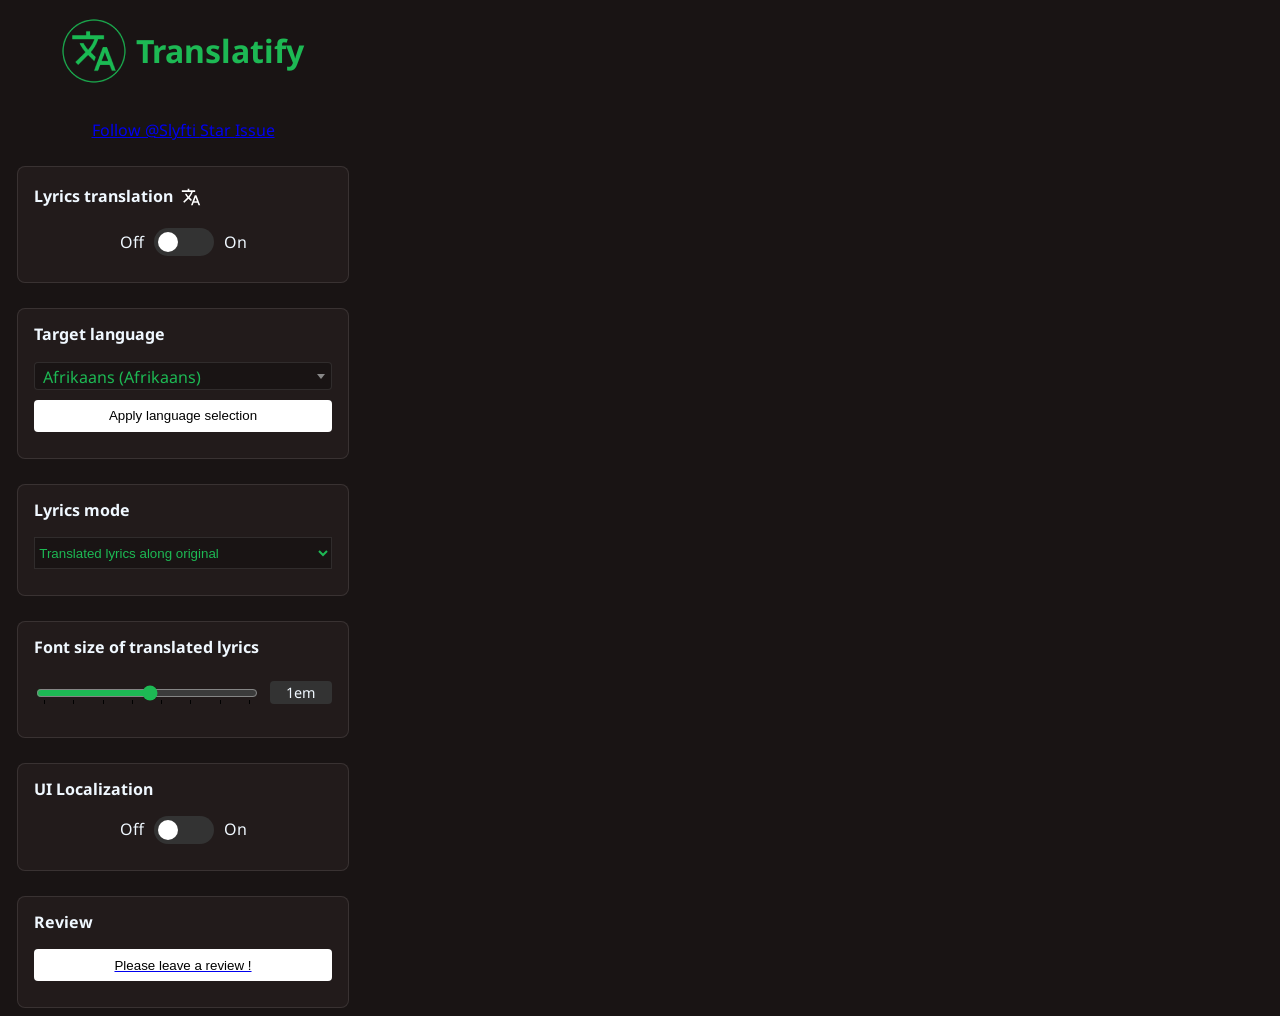
==== popup/popup.html @ 004b2696 "popup update" ====
<html>
  <head>
    <link rel="stylesheet" type="text/css" href="popup.css">
    <meta charset="UTF-8">

    <script src="jquery-3.7.1.min.js"></script>
    <link href="select2/css/select2.css" rel="stylesheet" />
    <script src="select2/js/select2.min.js"></script>
    <script async defer src="buttons.js"></script>

  </head>
  <body>
    <div class="options"> 
      <!-- LOGO OF APP-->
    <div class="header">
      <img src="../images/icon-64.png" width="64px" height="64px" alt="Logo">
      <h1>Translatify</h1>
    </div>
    <!-- GITHUB BUTTONS -->
    <div>
      <a class="github-button" href="https://github.com/Slyfti"
        data-color-scheme="no-preference: light; light: light; dark: dark;" data-size="large"
        aria-label="Follow @Slyfti on GitHub">Follow @Slyfti
      </a>
      <a class="github-button" href="https://github.com/Slyfti/translatify"
        data-color-scheme="no-preference: light; light: light; dark: dark;" data-icon="octicon-star" data-size="large"
        data-show-count="true" aria-label="Star Slyfti/translatify on GitHub">Star
      </a>
      <a class="github-button" href="https://github.com/Slyfti/translatify/issues"
        data-color-scheme="no-preference: light; light: light; dark: dark;" data-icon="octicon-issue-opened" data-size="large"
        data-show-count="true" aria-label="Issue Slyfti/translatify on GitHub">Issue
      </a>
      
    </div>
    
    <div class="optionDiv">
        <h4 data-locale="translateToggle">Lyrics translation
        <svg viewBox="0 0 24 24">
          <path
            d="M12.87,15.07L10.33,12.56L10.36,12.53C12.1,10.59 13.34,8.36 14.07,6H17V4H10V2H8V4H1V6H12.17C11.5,7.92 10.44,9.75 9,11.35C8.07,10.32 7.3,9.19 6.69,8H4.69C5.42,9.63 6.42,11.17 7.67,12.56L2.58,17.58L4,19L9,14L12.11,17.11L12.87,15.07M18.5,10H16.5L12,22H14L15.12,19H19.87L21,22H23L18.5,10M15.88,17L17.5,12.67L19.12,17H15.88Z" />
        </svg>
        </h4>
      <div class="toggle-container">
        <span data-locale="translationOff">Off</span>
        <label class="switch">
          <input type="checkbox" id="translateToggle">
          <span class="slider round"></span>
        </label>
        <span data-locale="translationOn">On</span>
      </div>
    </div>

    <div class="optionDiv">
      <h4 data-locale="targetLanguage">Target language</h4>
      <select name="languageSelector" id="languageSelector" value="en" class="selectOptions">
        <option value="af">Afrikaans (Afrikaans)</option>
        <option value="sq">Shqip (Albanian)</option>
        <option value="am">አማርኛ (Amharic)</option>
        <option value="ar">العربية (Arabic)</option>
        <option value="hy">Հայերեն (Armenian)</option>
        <option value="as">অসমীয়া (Assamese)</option>
        <option value="ay">Aymar aru (Aymara)</option>
        <option value="az">Azərbaycanca (Azerbaijani)</option>
        <option value="bm">Bamanankan (Bambara)</option>
        <option value="eu">Euskara (Basque)</option>
        <option value="be">Беларуская (Belarusian)</option>
        <option value="bn">বাংলা (Bengali)</option>
        <option value="bho">भोजपुरी (Bhojpuri)</option>
        <option value="bs">Bosanski (Bosnian)</option>
        <option value="bg">Български (Bulgarian)</option>
        <option value="ca">Català (Catalan)</option>
        <option value="ceb">Binisaya (Cebuano)</option>
        <option value="zh-CN">简体中文 (Chinese, Simplified)</option>
        <option value="zh-TW">繁體中文 (Chinese, Traditional)</option>
        <option value="co">Corsu (Corsican)</option>
        <option value="hr">Hrvatski (Croatian)</option>
        <option value="cs">Čeština (Czech)</option>
        <option value="da">Dansk (Danish)</option>
        <option value="dv">ދިވެހިބަސް (Divehi)</option>
        <option value="doi">डोगरी (Dogri)</option>
        <option value="nl">Nederlands (Dutch)</option>
        <option value="en">English (English)</option>
        <option value="eo">Esperanto (Esperanto)</option>
        <option value="et">Eesti (Estonian)</option>
        <option value="ee">Eʋegbe (Ewe)</option>
        <option value="fil">Filipino (Filipino)</option>
        <option value="fi">Suomi (Finnish)</option>
        <option value="fr">Français (French)</option>
        <option value="fy">Frysk (Frisian)</option>
        <option value="gl">Galego (Galician)</option>
        <option value="ka">ქართული (Georgian)</option>
        <option value="de">Deutsch (German)</option>
        <option value="el">Ελληνικά (Greek)</option>
        <option value="gn">Avañe'ẽ (Guarani)</option>
        <option value="gu">ગુજરાતી (Gujarati)</option>
        <option value="ht">Kreyòl Ayisyen (Haitian Creole)</option>
        <option value="ha">Hausa (Hausa)</option>
        <option value="haw">ʻŌlelo Hawaiʻi (Hawaiian)</option>
        <option value="he">עברית (Hebrew)</option>
        <option value="hi">हिन्दी (Hindi)</option>
        <option value="hmn">Hmoob (Hmong)</option>
        <option value="hu">Magyar (Hungarian)</option>
        <option value="is">Íslenska (Icelandic)</option>
        <option value="ig">Igbo (Igbo)</option>
        <option value="ilo">Ilocano (Ilocano)</option>
        <option value="id">Bahasa Indonesia (Indonesian)</option>
        <option value="ga">Gaeilge (Irish)</option>
        <option value="it">Italiano (Italian)</option>
        <option value="ja">日本語 (Japanese)</option>
        <option value="jv">Basa Jawa (Javanese)</option>
        <option value="kn">ಕನ್ನಡ (Kannada)</option>
        <option value="kk">Қазақ (Kazakh)</option>
        <option value="km">ភាសាខ្មែរ (Khmer)</option>
        <option value="rw">Kinyarwanda (Kinyarwanda)</option>
        <option value="gom">कोंकणी (Konkani)</option>
        <option value="ko">한국어 (Korean)</option>
        <option value="kri">Krio (Krio)</option>
        <option value="ku">Kurdî (Kurdish)</option>
        <option value="ckb">کوردیی ناوەندی (Kurdish, Sorani)</option>
        <option value="ky">Кыргызча (Kyrgyz)</option>
        <option value="lo">ລາວ (Lao)</option>
        <option value="la">Latina (Latin)</option>
        <option value="lv">Latviešu (Latvian)</option>
        <option value="ln">Lingála (Lingala)</option>
        <option value="lt">Lietuvių (Lithuanian)</option>
        <option value="lg">Luganda (Luganda)</option>
        <option value="lb">Lëtzebuergesch (Luxembourgish)</option>
        <option value="mk">Македонски (Macedonian)</option>
        <option value="mai">मैथिली (Maithili)</option>
        <option value="mg">Malagasy (Malagasy)</option>
        <option value="ms">Bahasa Melayu (Malay)</option>
        <option value="ml">മലയാളം (Malayalam)</option>
        <option value="mt">Malti (Maltese)</option>
        <option value="mi">Māori (Maori)</option>
        <option value="mr">मराठी (Marathi)</option>
        <option value="mni-Mtei">ꯃꯤꯇꯩ ꯂꯣꯟ (Meitei)</option>
        <option value="lus">Mizo ṭawng (Mizo)</option>
        <option value="mn">Монгол (Mongolian)</option>
        <option value="my">ဗမာစာ (Burmese)</option>
        <option value="ne">नेपाली (Nepali)</option>
        <option value="no">Norsk (Norwegian)</option>
        <option value="ny">Chichewa (Nyanja)</option>
        <option value="or">ଓଡ଼ିଆ (Odia)</option>
        <option value="om">Oromoo (Oromo)</option>
        <option value="ps">پښتو (Pashto)</option>
        <option value="fa">فارسی (Persian)</option>
        <option value="pl">Polski (Polish)</option>
        <option value="pt">Português (Portuguese)</option>
        <option value="pa">ਪੰਜਾਬੀ (Punjabi)</option>
        <option value="qu">Runasimi (Quechua)</option>
        <option value="ro">Română (Romanian)</option>
        <option value="ru">Русский (Russian)</option>
        <option value="sm">Gagana Samoa (Samoan)</option>
        <option value="sa">संस्कृतम् (Sanskrit)</option>
        <option value="gd">Gàidhlig (Scottish Gaelic)</option>
        <option value="nso">Sepedi (Sepedi)</option>
        <option value="sr">Српски (Serbian)</option>
        <option value="st">Sesotho (Sesotho)</option>
        <option value="sn">ChiShona (Shona)</option>
        <option value="sd">سنڌي (Sindhi)</option>
        <option value="si">සිංහල (Sinhala)</option>
        <option value="sk">Slovenčina (Slovak)</option>
        <option value="sl">Slovenščina (Slovenian)</option>
        <option value="so">Soomaali (Somali)</option>
        <option value="es">Español (Spanish)</option>
        <option value="su">Basa Sunda (Sundanese)</option>
        <option value="sw">Kiswahili (Swahili)</option>
        <option value="sv">Svenska (Swedish)</option>
        <option value="tl">Tagalog (Tagalog)</option>
        <option value="tg">Тоҷикӣ (Tajik)</option>
        <option value="ta">தமிழ் (Tamil)</option>
        <option value="tt">Татар (Tatar)</option>
        <option value="te">తెలుగు (Telugu)</option>
        <option value="th">ไทย (Thai)</option>
        <option value="ti">ትግርኛ (Tigrinya)</option>
        <option value="ts">Xitsonga (Tsonga)</option>
        <option value="tr">Türkçe (Turkish)</option>
        <option value="tk">Türkmen (Turkmen)</option>
        <option value="ak">Twi (Akan)</option>
        <option value="uk">Українська (Ukrainian)</option>
        <option value="ur">اردو (Urdu)</option>
        <option value="ug">ئۇيغۇرچە (Uyghur)</option>
        <option value="uz">Oʻzbek (Uzbek)</option>
        <option value="vi">Tiếng Việt (Vietnamese)</option>
        <option value="cy">Cymraeg (Welsh)</option>
        <option value="xh">isiXhosa (Xhosa)</option>
        <option value="yi">ייִדיש (Yiddish)</option>
        <option value="yo">Yorùbá (Yoruba)</option>
        <option value="zu">isiZulu (Zulu)</option>
    </select>
    <button id="applyLanguage" data-locale="applyLanguage">Apply language selection</button>
  </div>
  <!-- <span style="color:rgb(255, 230, 202); font-size:1em" data-locale="toggleTip">- 🎵 Toggle the translation button on the player control bar! </span> !-->
  <div class="optionDiv">
    <h4 data-locale="lyricsMode">Lyrics mode</h4>
    <select name="lyricsMode" id="lyricsMode" class="selectOptions">
      <option value="along" data-locale="along">Translated lyrics along original</option>
      <option value="replace" data-locale="replace">Replace lyrics with translation</option>
    </select>
  </div>


  <div class = "optionDiv">
    <h4 data-locale="lyricsSize">Font size of translated lyrics</h4>
    <div class="slider-container">
      <input type="range" id="newLyricsSize" list="tickmarks" min="0.25" max="2" step="0.05">
      <span id="lyricsSizeValue" class="size-value">1em</span>
    </div>
    <datalist id="tickmarks">
      <option value="0.25"></option>
      <option value="0.5"></option>
      <option value="0.75"></option>
      <option value="1"></option>
      <option value="1.25"></option>
      <option value="1.5"></option>
      <option value="1.75"></option>
      <option value="2"></option>
    </datalist>
  </div>

  <div class="optionDiv">
    <h4 data-locale="uiLocalization">UI Localization</h4>
    <div class="toggle-container">
      <span data-locale="localizationOff">Off</span>
      <label class="switch">
        <input type="checkbox" id="localizationToggle">
        <span class="slider round"></span>
      </label>
      <span data-locale="localizationOn">On</span>
    </div>
  </div>

  <div class="optionDiv">
    <h4 data-locale="reviewTitle">Review</h4>
    <a href= "https://chromewebstore.google.com/detail/spotify-lyrics-translator/odglneiicjonedgaldglaalgagkhanmi/reviews">
      <button data-locale="reviewLink">Please leave a review !</button>
    </a>
  </div>

  </div>
    <script src="localize.js"></script>
    <script src="popup.js"></script>
  </body>
</html>
---- popup/popup.css ----
@import url('https://fonts.googleapis.com/css2?family=Noto+Sans:ital,wght@0,100..900;1,100..900&display=swap');

body {
    display: flex;
    flex-direction: column;
    justify-content: center;
    align-items: center;
    background-color: #191414;
    color:aliceblue;
    font-family: 'Noto Sans', sans-serif;
    width: 350px;
    font-weight: normal;
}

h1 {
    color: #1db954;
}

h4 {
    margin-top: 0em;
}

.header {
    display: flex;
    flex-direction: row;
    align-items: center;
    gap: 10px;
}

/* Add spacing for the links */
.options > a {
    margin-bottom: 5px;
    text-decoration: none;
}

.options > a:hover {
    text-decoration: underline;
}

.options {
    gap: 25px;
    display: flex;
    flex-direction: column;
    align-items: center;
    width: 100%;
}

.optionDiv {
    font-size: 1em;
    line-height: 0.7em;
    width: 85%;
    gap: 10px;
    background: #221b1b;
    border-radius: 8px;
    padding: 20px 16px 26px 16px;
    border: 1px solid rgba(255, 255, 255, 0.10);
}


button, input, .buttonLink {
    display: block;
    text-align: center;
    background-color: white;
    border: none;
    color: black;
    height: 32px;
    width: 100%;
    border-radius: 4px;
}

button:hover, input:hover, .buttonLink:hover {
    background-color: #1ED760;
    cursor: pointer;
    transition: all 0.25s;
}

.buttonLink {
    display: flex;
    justify-content: center;
    align-items: center;
}

select, #languageSelector, #lyricsMode {
    border: none;
    height: 32px;
    width: 100%;
    outline: none;

}

.selectOptions {
    background-color: #191414 !important;
    color: #1db954 !important;
    border: 1px solid rgba(255, 255, 255, 0.10) !important;
}

#applyLanguage {
    margin-top: 10px !important;
}

/* Toggle Switch Styles */
.toggle-container {
    display: flex;
    align-items: center;
    justify-content: center;
    gap: 10px;
    margin: 0;
    margin-top: 10px;
}

.switch {
    position: relative;
    display: inline-block;
    width: 60px;
    height: 28px;
}

.switch input {
    opacity: 0;
    width: 0;
    height: 0;
}

.slider {
    position: absolute;
    cursor: pointer;
    top: 0;
    left: 0;
    right: 0;
    bottom: 0;
    background-color: #333333;
    transition: .4s;
}

.slider:before {
    position: absolute;
    content: "";
    height: 20px;
    width: 20px;
    left: 4px;
    bottom: 4px;
    background-color: white;
    transition: .4s;
}

input:checked + .slider {
    background-color: #1db954;
}

input:checked + .slider:before {
    transform: translateX(32px);
}

.slider.round {
    border-radius: 34px;
}

.slider.round:before {
    border-radius: 50%;
}

/** Green slider styles */
input[type='range'] {
    accent-color: #1db954;
}


/* Translation toggle icon styles */
.translate-icon {
    position: relative;
}

h4 {
    display: flex;
    align-items: center;
    gap: 0.5rem;
}

h4 svg {
    width: 1.25em;
    height: 1.25em;
    fill: #ffffff;
}

.translate-icon svg {
    width: 32px;
    height: 32px;
    fill: #ffffff;
    transition: all 0.25s;
}

.translate-icon.disabled svg {
    fill: #888;
}

/* Make the translate icon respond to toggle state */
#translateToggle:not(:checked) ~ .translate-icon svg {
    fill: #888;
}

/* Slider container with value display */
.slider-container {
    display: flex;
    align-items: center;
    gap: 10px;
    width: 100%;
}

.size-value {
    min-width: 50px;
    text-align: center;
    background-color: #333333;
    padding: 6px;
    border-radius: 4px;
    font-size: 0.9em;
}

/* Make the slider take up available space */
.slider-container input[type="range"] {
    flex-grow: 1;
    width: auto;
}

/* Title with icon layout */
.title-with-icon {
    display: flex;
    align-items: center;
    gap: 10px;
    margin-bottom: 1.25em;
}

.title-with-icon h4 {
    margin: 0;
}

/* Smaller icon for inline display */
.title-with-icon .translate-icon {
    margin: 0;
}

.title-with-icon .translate-icon svg {
    width: 24px;
    height: 24px;
}
---- popup/select2/css/select2.css ----
.select2-container {
  box-sizing: border-box;
  display: inline-block;
  margin: 0;
  position: relative;
  vertical-align: middle; }
  .select2-container .select2-selection--single {
    box-sizing: border-box;
    cursor: pointer;
    display: block;
    height: 28px;
    user-select: none;
    -webkit-user-select: none; }
    .select2-container .select2-selection--single .select2-selection__rendered {
      display: block;
      padding-left: 8px;
      padding-right: 20px;
      overflow: hidden;
      text-overflow: ellipsis;
      white-space: nowrap; }
    .select2-container .select2-selection--single .select2-selection__clear {
      background-color: transparent;
      border: none;
      font-size: 0.75em; }
  .select2-container[dir="rtl"] .select2-selection--single .select2-selection__rendered {
    padding-right: 8px;
    padding-left: 20px; }
  .select2-container .select2-selection--multiple {
    box-sizing: border-box;
    cursor: pointer;
    display: block;
    min-height: 32px;
    user-select: none;
    -webkit-user-select: none; }
    .select2-container .select2-selection--multiple .select2-selection__rendered {
      display: inline;
      list-style: none;
      padding: 0; }
    .select2-container .select2-selection--multiple .select2-selection__clear {
      background-color: transparent;
      border: none;
      font-size: 0.75em; }
  .select2-container .select2-search--inline .select2-search__field {
    box-sizing: border-box;
    border: none;
    font-size: 100%;
    margin-top: 5px;
    margin-left: 5px;
    padding: 0;
    max-width: 100%;
    resize: none;
    height: 18px;
    vertical-align: bottom;
    font-family: sans-serif;
    overflow: hidden;
    word-break: keep-all; }
    .select2-container .select2-search--inline .select2-search__field::-webkit-search-cancel-button {
      -webkit-appearance: none; }

.select2-dropdown {
  background-color: #191414;
  color: white;

  border: 1px solid rgba(255, 255, 255, 0.10);
  border-radius: 4px;
  box-sizing: border-box;
  display: block;
  position: absolute;
  left: -100000px;
  width: 100%;
  z-index: 1051; }

.select2-results {
  display: block; }

.select2-results__options {
  list-style: none;
  margin: 0;
  padding: 0; }

.select2-results__option {
  padding: 6px;
  user-select: none;
  -webkit-user-select: none; }

.select2-results__option--selectable {
  cursor: pointer; }

.select2-container--open .select2-dropdown {
  left: 0; }

.select2-container--open .select2-dropdown--above {
  border-bottom: none;
  border-bottom-left-radius: 0;
  border-bottom-right-radius: 0; }

.select2-container--open .select2-dropdown--below {
  border-top: none;
  border-top-left-radius: 0;
  border-top-right-radius: 0; }

.select2-search--dropdown {
  display: block;
  padding: 4px; }
  .select2-search--dropdown .select2-search__field {
    padding: 4px;
    width: 100%;
    box-sizing: border-box; }
    .select2-search--dropdown .select2-search__field::-webkit-search-cancel-button {
      -webkit-appearance: none; }
  .select2-search--dropdown.select2-search--hide {
    display: none; }

.select2-close-mask {
  border: 0;
  margin: 0;
  padding: 0;
  display: block;
  position: fixed;
  left: 0;
  top: 0;
  min-height: 100%;
  min-width: 100%;
  height: auto;
  width: auto;
  opacity: 0;
  z-index: 99;
  background-color: #191414;
  filter: alpha(opacity=0); }

.select2-hidden-accessible {
  border: 0 !important;
  clip: rect(0 0 0 0) !important;
  -webkit-clip-path: inset(50%) !important;
  clip-path: inset(50%) !important;
  height: 1px !important;
  overflow: hidden !important;
  padding: 0 !important;
  position: absolute !important;
  width: 1px !important;
  white-space: nowrap !important; }

.select2-container--default .select2-selection--single {
  background-color: #191414;
  color:#1db954;
  border: 1px solid rgba(255, 255, 255, 0.10);
  border-radius: 4px; }
  .select2-container--default .select2-selection--single .select2-selection__rendered {
    color: #1db954;
    line-height: 28px; }
  .select2-container--default .select2-selection--single .select2-selection__clear {
    cursor: pointer;
    float: right;
    font-weight: bold;
    height: 26px;
    margin-right: 20px;
    padding-right: 0px; }
  .select2-container--default .select2-selection--single .select2-selection__placeholder {
    color: #1db954; }
  .select2-container--default .select2-selection--single .select2-selection__arrow {
    height: 26px;
    position: absolute;
    top: 1px;
    right: 1px;
    width: 20px; }
    .select2-container--default .select2-selection--single .select2-selection__arrow b {
      border-color: #888 transparent transparent transparent;
      border-style: solid;
      border-width: 5px 4px 0 4px;
      height: 0;
      left: 50%;
      margin-left: -4px;
      margin-top: -2px;
      position: absolute;
      top: 50%;
      width: 0; }

.select2-container--default[dir="rtl"] .select2-selection--single .select2-selection__clear {
  float: left; }

.select2-container--default[dir="rtl"] .select2-selection--single .select2-selection__arrow {
  left: 1px;
  right: auto; }

.select2-container--default.select2-container--disabled .select2-selection--single {
  background-color: #333333;
  color: white;
  cursor: default; }
  .select2-container--default.select2-container--disabled .select2-selection--single .select2-selection__clear {
    display: none; }

.select2-container--default.select2-container--open .select2-selection--single .select2-selection__arrow b {
  border-color: transparent transparent #888 transparent;
  border-width: 0 4px 5px 4px; }

.select2-container--default .select2-selection--multiple {
  background-color: #333333;
  color: white;
  border: 1px solid #aaa;
  border-radius: 4px;
  cursor: text;
  padding-bottom: 5px;
  padding-right: 5px;
  position: relative; }
  .select2-container--default .select2-selection--multiple.select2-selection--clearable {
    padding-right: 25px; }
  .select2-container--default .select2-selection--multiple .select2-selection__clear {
    cursor: pointer;
    font-weight: bold;
    height: 20px;
    margin-right: 10px;
    margin-top: 5px;
    position: absolute;
    right: 0;
    padding: 1px; }
  .select2-container--default .select2-selection--multiple .select2-selection__choice {
    background-color: #333333;
    color: white;
    border: 1px solid #aaa;
    border-radius: 4px;
    box-sizing: border-box;
    display: inline-block;
    margin-left: 5px;
    margin-top: 5px;
    padding: 0;
    padding-left: 20px;
    position: relative;
    max-width: 100%;
    overflow: hidden;
    text-overflow: ellipsis;
    vertical-align: bottom;
    white-space: nowrap; }
  .select2-container--default .select2-selection--multiple .select2-selection__choice__display {
    cursor: default;
    padding-left: 2px;
    padding-right: 5px; }
  .select2-container--default .select2-selection--multiple .select2-selection__choice__remove {
    background-color: transparent;
    border: none;
    border-right: 1px solid #aaa;
    border-top-left-radius: 4px;
    border-bottom-left-radius: 4px;
    color: #999;
    cursor: pointer;
    font-size: 0.75em;
    font-weight: bold;
    padding: 0 4px;
    position: absolute;
    left: 0;
    top: 0; }
    .select2-container--default .select2-selection--multiple .select2-selection__choice__remove:hover, .select2-container--default .select2-selection--multiple .select2-selection__choice__remove:focus {
      background-color: #333333;
      color: white;
      outline: none; }

.select2-container--default[dir="rtl"] .select2-selection--multiple .select2-selection__choice {
  margin-left: 5px;
  margin-right: auto; }

.select2-container--default[dir="rtl"] .select2-selection--multiple .select2-selection__choice__display {
  padding-left: 5px;
  padding-right: 2px; }

.select2-container--default[dir="rtl"] .select2-selection--multiple .select2-selection__choice__remove {
  border-left: 1px solid #aaa;
  border-right: none;
  border-top-left-radius: 0;
  border-bottom-left-radius: 0;
  border-top-right-radius: 4px;
  border-bottom-right-radius: 4px; }

.select2-container--default[dir="rtl"] .select2-selection--multiple .select2-selection__clear {
  float: left;
  margin-left: 10px;
  margin-right: auto; }

.select2-container--default.select2-container--focus .select2-selection--multiple {
  border: solid black 1px;
  outline: 0; }

.select2-container--default.select2-container--disabled .select2-selection--multiple {
  background-color: #333333;
  color: white;
  cursor: default; }

.select2-container--default.select2-container--disabled .select2-selection__choice__remove {
  display: none; }

.select2-container--default.select2-container--open.select2-container--above .select2-selection--single, .select2-container--default.select2-container--open.select2-container--above .select2-selection--multiple {
  border-top-left-radius: 0;
  border-top-right-radius: 0; }

.select2-container--default.select2-container--open.select2-container--below .select2-selection--single, .select2-container--default.select2-container--open.select2-container--below .select2-selection--multiple {
  border-bottom-left-radius: 0;
  border-bottom-right-radius: 0; }

.select2-container--default .select2-search--dropdown .select2-search__field {
  background-color: #333333;
  color:white;
  border: 1px solid #aaa; }

.select2-container--default .select2-search--inline .select2-search__field {
  background: transparent;
  border: none;
  outline: 0;
  box-shadow: none;
  -webkit-appearance: textfield; }

.select2-container--default .select2-results > .select2-results__options {
  max-height: 200px;
  overflow-y: auto; }

.select2-container--default .select2-results__option .select2-results__option {
  padding-left: 0.75em; }
  .select2-container--default .select2-results__option .select2-results__option .select2-results__group {
    padding-left: 0; }
  .select2-container--default .select2-results__option .select2-results__option .select2-results__option {
    margin-left: -0.75em;
    padding-left: 2em; }
    .select2-container--default .select2-results__option .select2-results__option .select2-results__option .select2-results__option {
      margin-left: -2em;
      padding-left: 3em; }
      .select2-container--default .select2-results__option .select2-results__option .select2-results__option .select2-results__option .select2-results__option {
        margin-left: -3em;
        padding-left: 4em; }
        .select2-container--default .select2-results__option .select2-results__option .select2-results__option .select2-results__option .select2-results__option .select2-results__option {
          margin-left: -4em;
          padding-left: 5em; }
          .select2-container--default .select2-results__option .select2-results__option .select2-results__option .select2-results__option .select2-results__option .select2-results__option .select2-results__option {
            margin-left: -5em;
            padding-left: 6em; }

.select2-container--default .select2-results__option--group {
  padding: 0; }

.select2-container--default .select2-results__option--disabled {
  color: #999; }

.select2-container--default .select2-results__option--selected {
  background-color: #1db954; }

.select2-container--default .select2-results__option--highlighted.select2-results__option--selectable {
  background-color: #5897fb;
  color: white; }

.select2-container--default .select2-results__group {
  cursor: default;
  display: block;
  padding: 6px; }

.select2-container--classic .select2-selection--single {
  background-color: #333333;
  color: white;
  border: 1px solid #aaa;
  border-radius: 4px;
  outline: 0;
  background-image: -webkit-linear-gradient(top, white 50%, #eeeeee 100%);
  background-image: -o-linear-gradient(top, white 50%, #eeeeee 100%);
  background-image: linear-gradient(to bottom, white 50%, #eeeeee 100%);
  background-repeat: repeat-x;
  filter: progid:DXImageTransform.Microsoft.gradient(startColorstr='#FFFFFFFF', endColorstr='#FFEEEEEE', GradientType=0); }
  .select2-container--classic .select2-selection--single:focus {
    border: 1px solid #5897fb; }
  .select2-container--classic .select2-selection--single .select2-selection__rendered {
    color: #444;
    line-height: 28px; }
  .select2-container--classic .select2-selection--single .select2-selection__clear {
    cursor: pointer;
    float: right;
    font-weight: bold;
    height: 26px;
    margin-right: 20px; }
  .select2-container--classic .select2-selection--single .select2-selection__placeholder {
    color: #999; }
  .select2-container--classic .select2-selection--single .select2-selection__arrow {
    background-color: #333333;
    color: white;
    border: none;
    border-left: 1px solid #aaa;
    border-top-right-radius: 4px;
    border-bottom-right-radius: 4px;
    height: 26px;
    position: absolute;
    top: 1px;
    right: 1px;
    width: 20px;
    background-image: -webkit-linear-gradient(top, #eeeeee 50%, #cccccc 100%);
    background-image: -o-linear-gradient(top, #eeeeee 50%, #cccccc 100%);
    background-image: linear-gradient(to bottom, #eeeeee 50%, #cccccc 100%);
    background-repeat: repeat-x;
    filter: progid:DXImageTransform.Microsoft.gradient(startColorstr='#FFEEEEEE', endColorstr='#FFCCCCCC', GradientType=0); }
    .select2-container--classic .select2-selection--single .select2-selection__arrow b {
      border-color: #888 transparent transparent transparent;
      border-style: solid;
      border-width: 5px 4px 0 4px;
      height: 0;
      left: 50%;
      margin-left: -4px;
      margin-top: -2px;
      position: absolute;
      top: 50%;
      width: 0; }

.select2-container--classic[dir="rtl"] .select2-selection--single .select2-selection__clear {
  float: left; }

.select2-container--classic[dir="rtl"] .select2-selection--single .select2-selection__arrow {
  border: none;
  border-right: 1px solid #aaa;
  border-radius: 0;
  border-top-left-radius: 4px;
  border-bottom-left-radius: 4px;
  left: 1px;
  right: auto; }

.select2-container--classic.select2-container--open .select2-selection--single {
  border: 1px solid #5897fb; }
  .select2-container--classic.select2-container--open .select2-selection--single .select2-selection__arrow {
    background: transparent;
    border: none; }
    .select2-container--classic.select2-container--open .select2-selection--single .select2-selection__arrow b {
      border-color: transparent transparent #888 transparent;
      border-width: 0 4px 5px 4px; }

.select2-container--classic.select2-container--open.select2-container--above .select2-selection--single {
  border-top: none;
  border-top-left-radius: 0;
  border-top-right-radius: 0;
  background-image: -webkit-linear-gradient(top, white 0%, #eeeeee 50%);
  background-image: -o-linear-gradient(top, white 0%, #eeeeee 50%);
  background-image: linear-gradient(to bottom, white 0%, #eeeeee 50%);
  background-repeat: repeat-x;
  filter: progid:DXImageTransform.Microsoft.gradient(startColorstr='#FFFFFFFF', endColorstr='#FFEEEEEE', GradientType=0); }

.select2-container--classic.select2-container--open.select2-container--below .select2-selection--single {
  border-bottom: none;
  border-bottom-left-radius: 0;
  border-bottom-right-radius: 0;
  background-image: -webkit-linear-gradient(top, #eeeeee 50%, white 100%);
  background-image: -o-linear-gradient(top, #eeeeee 50%, white 100%);
  background-image: linear-gradient(to bottom, #eeeeee 50%, white 100%);
  background-repeat: repeat-x;
  filter: progid:DXImageTransform.Microsoft.gradient(startColorstr='#FFEEEEEE', endColorstr='#FFFFFFFF', GradientType=0); }

.select2-container--classic .select2-selection--multiple {
  background-color: #333333;
  color: white;
  border: 1px solid #aaa;
  border-radius: 4px;
  cursor: text;
  outline: 0;
  padding-bottom: 5px;
  padding-right: 5px; }
  .select2-container--classic .select2-selection--multiple:focus {
    border: 1px solid #5897fb; }
  .select2-container--classic .select2-selection--multiple .select2-selection__clear {
    display: none; }
  .select2-container--classic .select2-selection--multiple .select2-selection__choice {
    background-color: #e4e4e4;
    border: 1px solid #aaa;
    border-radius: 4px;
    display: inline-block;
    margin-left: 5px;
    margin-top: 5px;
    padding: 0; }
  .select2-container--classic .select2-selection--multiple .select2-selection__choice__display {
    cursor: default;
    padding-left: 2px;
    padding-right: 5px; }
  .select2-container--classic .select2-selection--multiple .select2-selection__choice__remove {
    background-color: transparent;
    border: none;
    border-top-left-radius: 4px;
    border-bottom-left-radius: 4px;
    color: #888;
    cursor: pointer;
    font-size: 0.75em;
    font-weight: bold;
    padding: 0 4px; }
    .select2-container--classic .select2-selection--multiple .select2-selection__choice__remove:hover {
      color: #555;
      outline: none; }

.select2-container--classic[dir="rtl"] .select2-selection--multiple .select2-selection__choice {
  margin-left: 5px;
  margin-right: auto; }

.select2-container--classic[dir="rtl"] .select2-selection--multiple .select2-selection__choice__display {
  padding-left: 5px;
  padding-right: 2px; }

.select2-container--classic[dir="rtl"] .select2-selection--multiple .select2-selection__choice__remove {
  border-top-left-radius: 0;
  border-bottom-left-radius: 0;
  border-top-right-radius: 4px;
  border-bottom-right-radius: 4px; }

.select2-container--classic.select2-container--open .select2-selection--multiple {
  border: 1px solid #5897fb; }

.select2-container--classic.select2-container--open.select2-container--above .select2-selection--multiple {
  border-top: none;
  border-top-left-radius: 0;
  border-top-right-radius: 0; }

.select2-container--classic.select2-container--open.select2-container--below .select2-selection--multiple {
  border-bottom: none;
  border-bottom-left-radius: 0;
  border-bottom-right-radius: 0; }

.select2-container--classic .select2-search--dropdown .select2-search__field {
  border: 1px solid #aaa;
  outline: 0; }

.select2-container--classic .select2-search--inline .select2-search__field {
  outline: 0;
  box-shadow: none; }

.select2-container--classic .select2-dropdown {
  background-color: white;
  border: 1px solid transparent; }

.select2-container--classic .select2-dropdown--above {
  border-bottom: none; }

.select2-container--classic .select2-dropdown--below {
  border-top: none; }

.select2-container--classic .select2-results > .select2-results__options {
  max-height: 200px;
  overflow-y: auto; }

.select2-container--classic .select2-results__option--group {
  padding: 0; }

.select2-container--classic .select2-results__option--disabled {
  color: grey; }

.select2-container--classic .select2-results__option--highlighted.select2-results__option--selectable {
  background-color: #1db954;
  color: white; }

.select2-container--classic .select2-results__group {
  cursor: default;
  display: block;
  padding: 6px; }

.select2-container--classic.select2-container--open .select2-dropdown {
  border-color: #5897fb; }
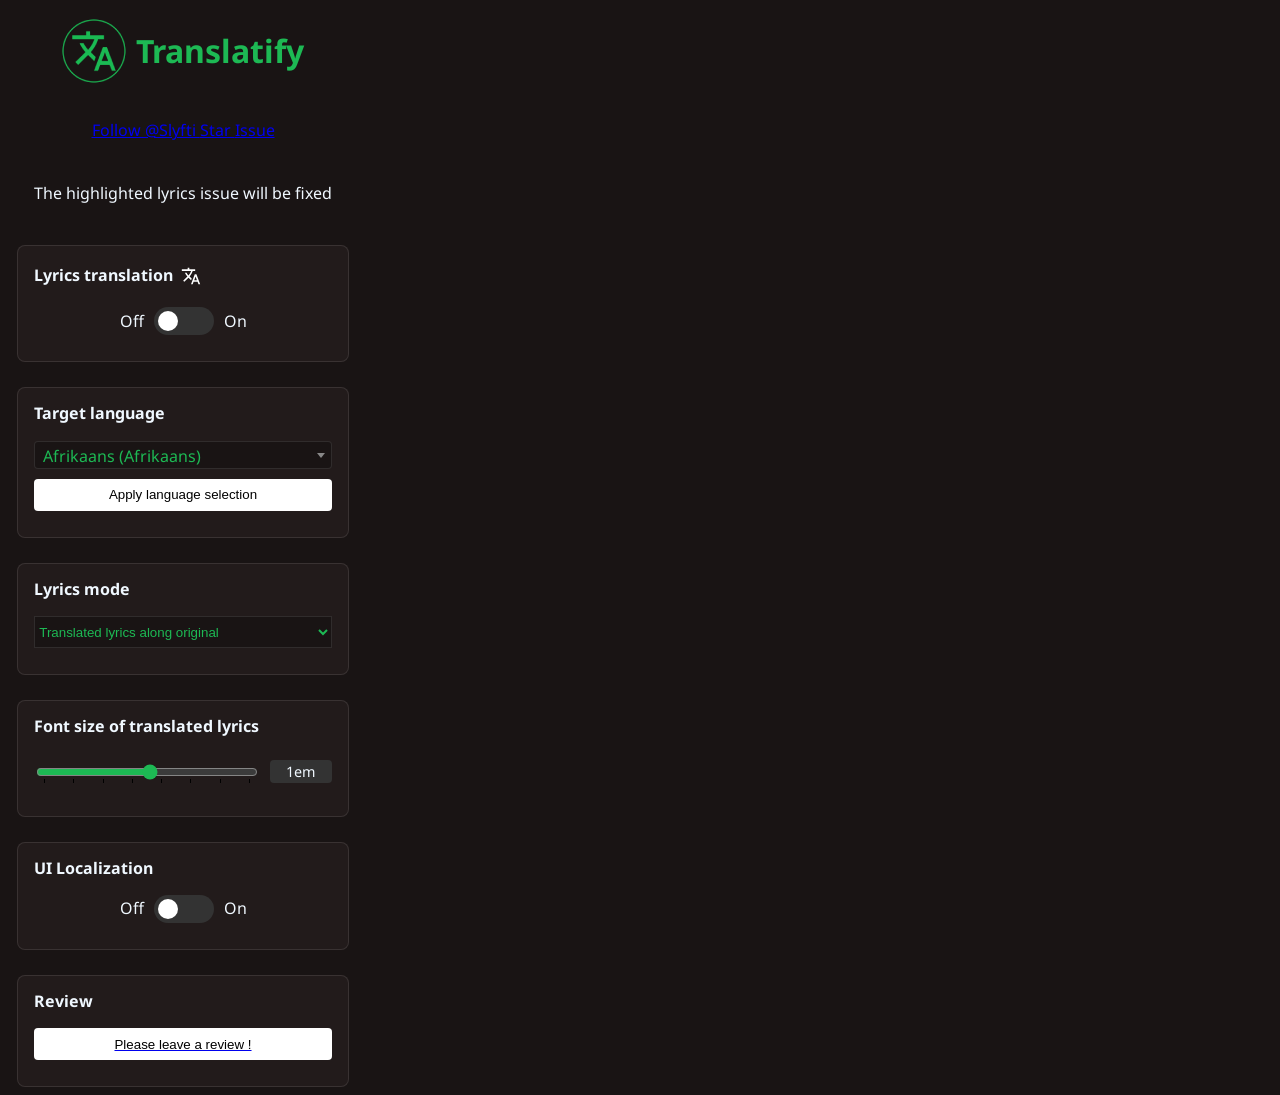
==== commit 85ad168b: "partial fix: changed focusLyrics class" ====
--- a/popup/popup.html
+++ b/popup/popup.html
@@ -30,8 +30,10 @@
         data-color-scheme="no-preference: light; light: light; dark: dark;" data-icon="octicon-issue-opened" data-size="large"
         data-show-count="true" aria-label="Issue Slyfti/translatify on GitHub">Issue
       </a>
+     
       
     </div>
+    <p>The highlighted lyrics issue will be fixed</p>
     
     <div class="optionDiv">
         <h4 data-locale="translateToggle">Lyrics translation
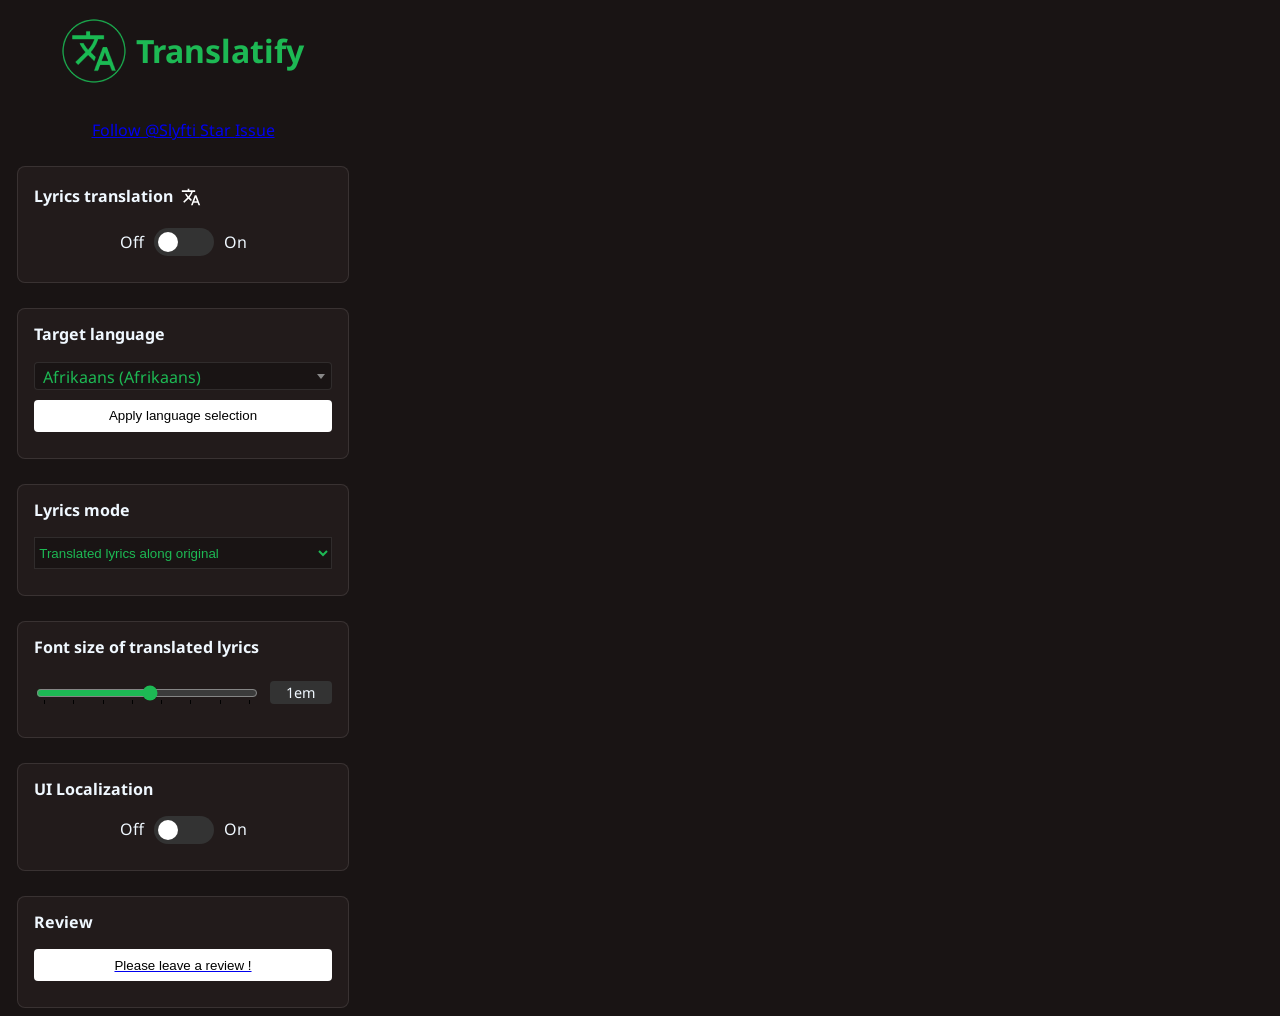
==== commit 72300075: "fix: lyric stutter due to Spotify UI Override" ====
--- a/popup/popup.html
+++ b/popup/popup.html
@@ -30,10 +30,7 @@
         data-color-scheme="no-preference: light; light: light; dark: dark;" data-icon="octicon-issue-opened" data-size="large"
         data-show-count="true" aria-label="Issue Slyfti/translatify on GitHub">Issue
       </a>
-     
-      
-    </div>
-    <p>The highlighted lyrics issue will be fixed</p>
+    </div>
     
     <div class="optionDiv">
         <h4 data-locale="translateToggle">Lyrics translation
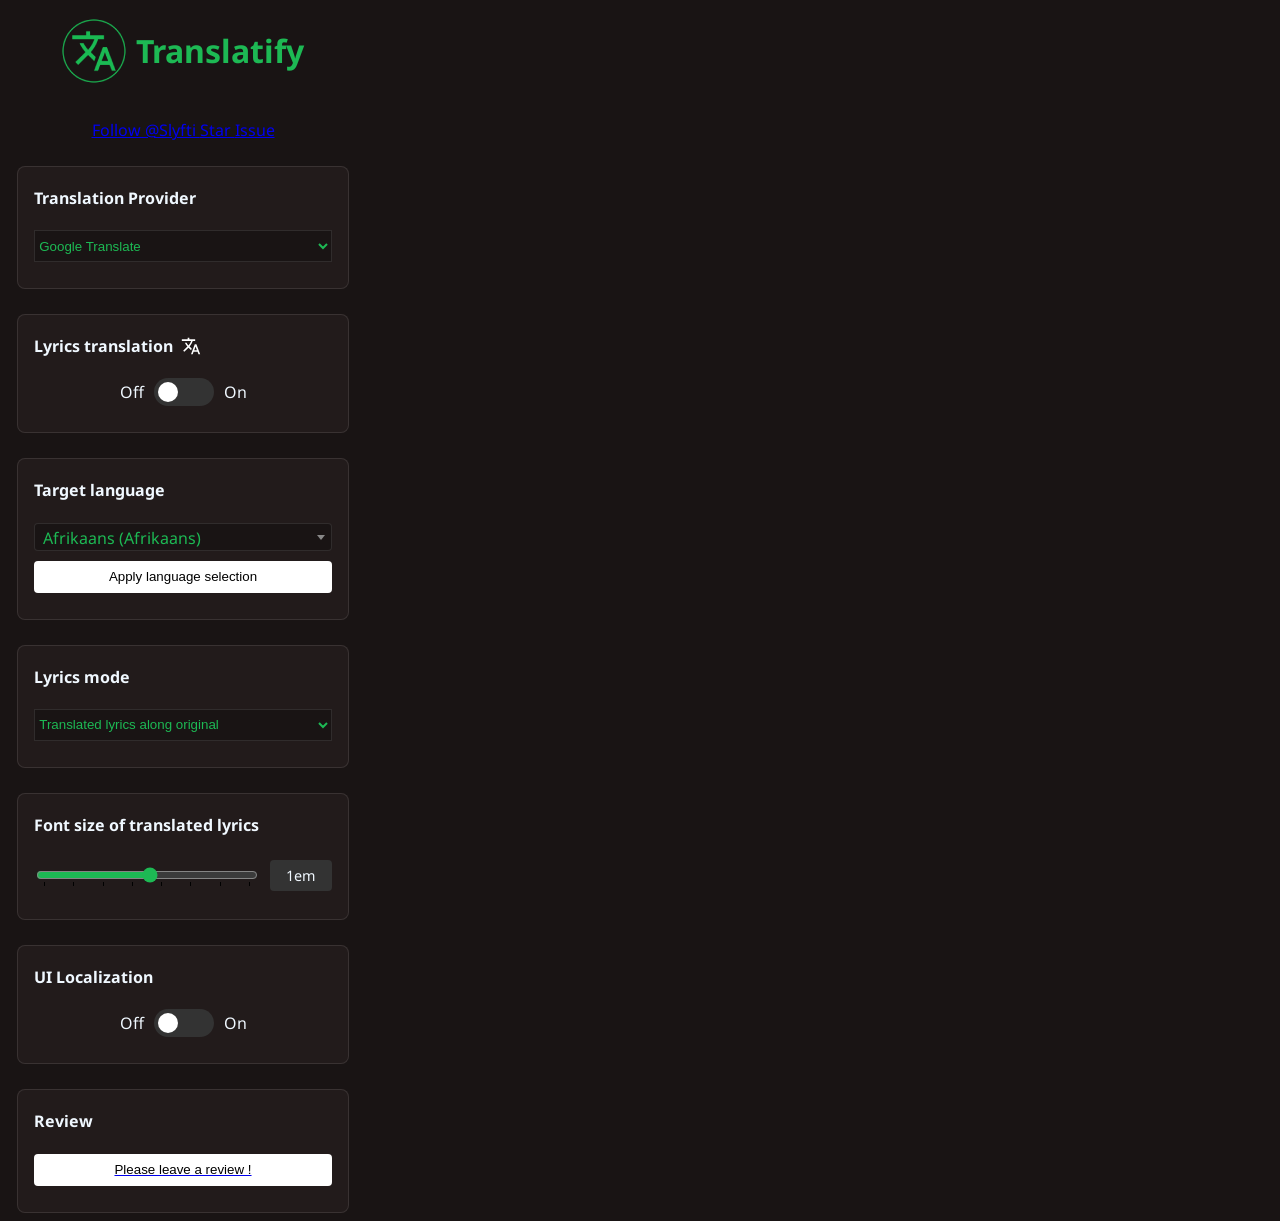
==== commit cc6237e7: "add AI translate provider" ====
--- a/popup/popup.html
+++ b/popup/popup.html
@@ -31,7 +31,40 @@
         data-show-count="true" aria-label="Issue Slyfti/translatify on GitHub">Issue
       </a>
     </div>
-    
+
+    <div class="optionDiv">
+      <h4 data-locale="translationProvider">Translation Provider</h4>
+      <select name="translationProvider" id="translationProvider" class="selectOptions">
+        <option value="google" data-locale="providerGoogle">Google Translate</option>
+        <option value="customAI" data-locale="providerCustomAI">Custom AI (OpenAI-compatible)</option>
+      </select>
+    </div>
+
+    <div class="optionDiv" id="aiSettings" style="display:none;">
+      <h4 data-locale="aiEndpoint">API Endpoint URL</h4>
+      <input type="text" id="aiEndpoint" class="aiInput" placeholder="https://api.openai.com/v1">
+      <span class="aiHint" data-locale="aiEndpointHint">/chat/completions will be appended to this URL</span>
+
+      <h4 data-locale="aiApiKey">API Key</h4>
+      <input type="password" id="aiApiKey" class="aiInput" placeholder="sk-...">
+
+      <h4 data-locale="aiModel">Model Name</h4>
+      <input type="text" id="aiModel" class="aiInput" placeholder="gpt-4o-mini">
+
+      <h4 data-locale="aiThinkMode">Thinking Mode</h4>
+      <div class="toggle-container">
+        <span data-locale="thinkModeOff">Off</span>
+        <label class="switch">
+          <input type="checkbox" id="aiThinkMode" checked>
+          <span class="slider round"></span>
+        </label>
+        <span data-locale="thinkModeOn">On</span>
+      </div>
+
+      <button id="aiTestConnection" data-locale="aiTestConnection">Test Connection</button>
+      <span id="aiTestStatus"></span>
+    </div>
+
     <div class="optionDiv">
         <h4 data-locale="translateToggle">Lyrics translation
         <svg viewBox="0 0 24 24">
--- a/popup/popup.css
+++ b/popup/popup.css
@@ -47,7 +47,6 @@
 
 .optionDiv {
     font-size: 1em;
-    line-height: 0.7em;
     width: 85%;
     gap: 10px;
     background: #221b1b;
@@ -241,4 +240,58 @@
 .title-with-icon .translate-icon svg {
     width: 24px;
     height: 24px;
+}
+
+/* AI Settings styles */
+.aiInput {
+    display: block;
+    text-align: left;
+    background-color: #191414;
+    border: 1px solid rgba(255, 255, 255, 0.10);
+    color: aliceblue;
+    height: 32px;
+    width: 100%;
+    border-radius: 4px;
+    padding: 0 10px;
+    margin-bottom: 10px;
+    box-sizing: border-box;
+    font-family: 'Noto Sans', sans-serif;
+    font-size: 0.9em;
+}
+
+.aiInput:focus {
+    outline: none;
+    border-color: #1db954;
+}
+
+#aiTestConnection {
+    margin-top: 5px;
+}
+
+#aiTestStatus {
+    display: block;
+    text-align: center;
+    margin-top: 8px;
+    font-size: 0.85em;
+    min-height: 1.2em;
+}
+
+#aiTestStatus.success {
+    color: #1db954;
+}
+
+#aiTestStatus.error {
+    color: #f44336;
+}
+
+#aiTestStatus.loading {
+    color: #ffa726;
+}
+
+.aiHint {
+    display: block;
+    font-size: 0.75em;
+    color: #888;
+    margin-top: -6px;
+    margin-bottom: 10px;
 }
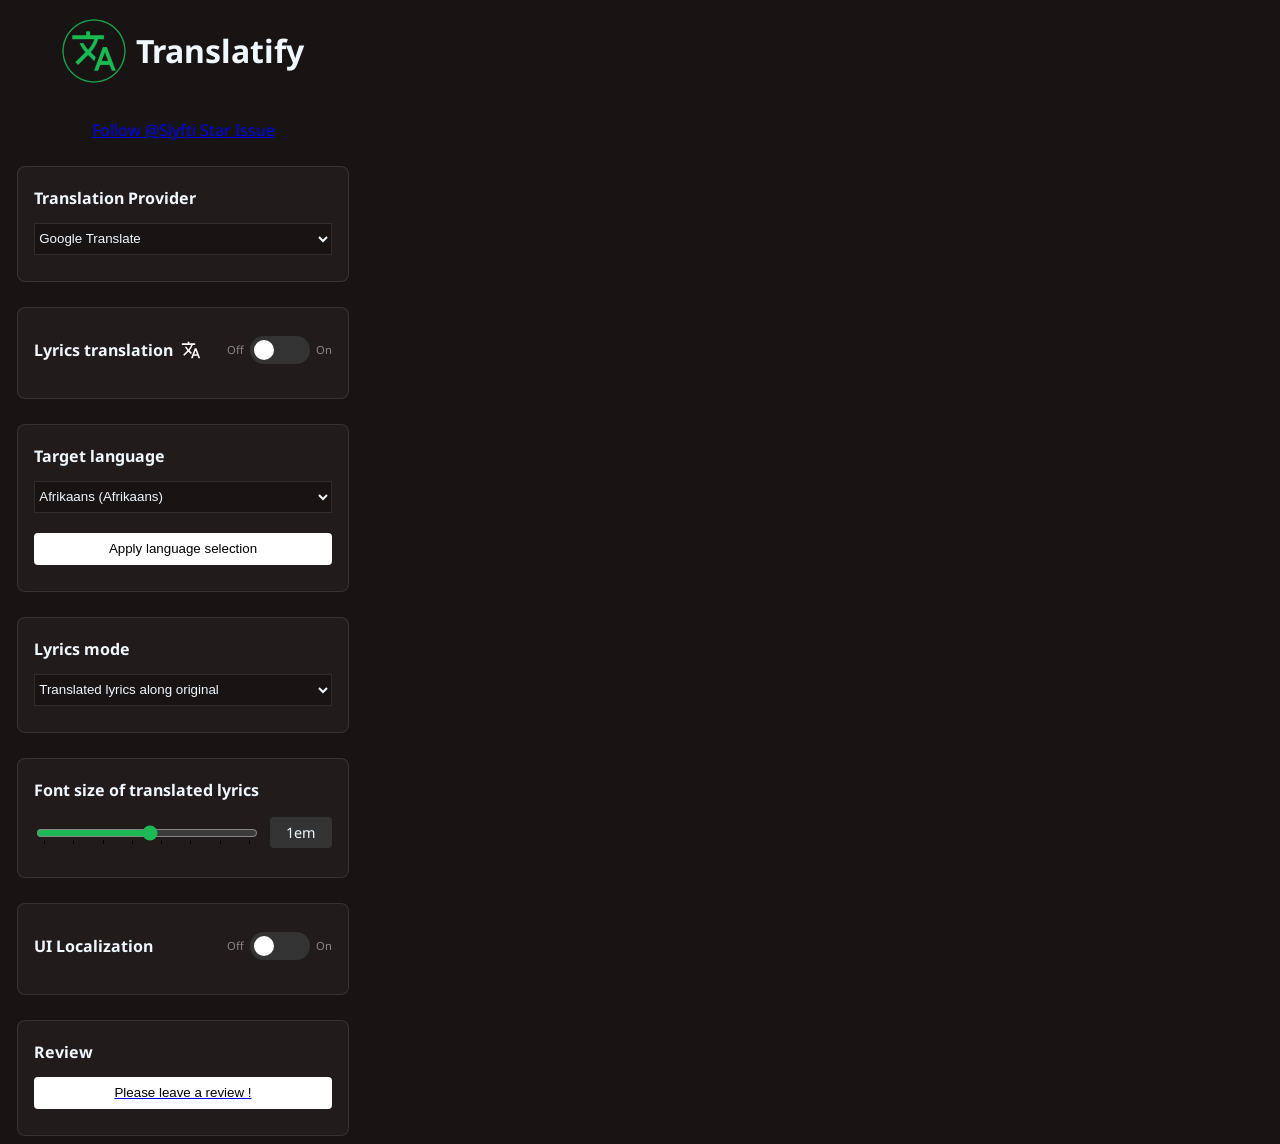
==== commit 05b819fe: "popup UI: ai settings in Translation provider, better toggle, tweaks" ====
--- a/popup/popup.html
+++ b/popup/popup.html
@@ -10,6 +10,7 @@
 
   </head>
   <body>
+    <span id="appVersion" class="version-label"></span>
     <div class="options"> 
       <!-- LOGO OF APP-->
     <div class="header">
@@ -38,48 +39,52 @@
         <option value="google" data-locale="providerGoogle">Google Translate</option>
         <option value="customAI" data-locale="providerCustomAI">Custom AI (OpenAI-compatible)</option>
       </select>
-    </div>
-
-    <div class="optionDiv" id="aiSettings" style="display:none;">
-      <h4 data-locale="aiEndpoint">API Endpoint URL</h4>
-      <input type="text" id="aiEndpoint" class="aiInput" placeholder="https://api.openai.com/v1">
-      <span class="aiHint" data-locale="aiEndpointHint">/chat/completions will be appended to this URL</span>
-
-      <h4 data-locale="aiApiKey">API Key</h4>
-      <input type="password" id="aiApiKey" class="aiInput" placeholder="sk-...">
-
-      <h4 data-locale="aiModel">Model Name</h4>
-      <input type="text" id="aiModel" class="aiInput" placeholder="gpt-4o-mini">
-
-      <h4 data-locale="aiThinkMode">Thinking Mode</h4>
-      <div class="toggle-container">
-        <span data-locale="thinkModeOff">Off</span>
-        <label class="switch">
-          <input type="checkbox" id="aiThinkMode" checked>
-          <span class="slider round"></span>
-        </label>
-        <span data-locale="thinkModeOn">On</span>
+
+      <div id="aiSettings" style="display:none;">
+        <h4 data-locale="aiEndpoint">API Endpoint URL</h4>
+        <input type="text" id="aiEndpoint" class="aiInput" placeholder="https://api.openai.com/v1">
+        <span class="aiHint" data-locale="aiEndpointHint">/chat/completions will be appended to this URL</span>
+
+        <h4 data-locale="aiApiKey">API Key</h4>
+        <input type="password" id="aiApiKey" class="aiInput" placeholder="sk-...">
+
+        <h4 data-locale="aiModel">Model Name</h4>
+        <input type="text" id="aiModel" class="aiInput" placeholder="gpt-4o-mini">
+
+        <div class="toggle-row">
+          <h4 data-locale="aiThinkMode">Thinking Mode</h4>
+          <div class="switch-group">
+            <span class="switch-label" data-locale="thinkModeOff">Off</span>
+            <label class="switch">
+              <input type="checkbox" id="aiThinkMode" checked>
+              <span class="slider round"></span>
+            </label>
+            <span class="switch-label" data-locale="thinkModeOn">On</span>
+          </div>
+        </div>
+
+        <button id="aiTestConnection" data-locale="aiTestConnection">Test Connection</button>
+        <span id="aiTestStatus"></span>
       </div>
-
-      <button id="aiTestConnection" data-locale="aiTestConnection">Test Connection</button>
-      <span id="aiTestStatus"></span>
     </div>
 
     <div class="optionDiv">
-        <h4 data-locale="translateToggle">Lyrics translation
-        <svg viewBox="0 0 24 24">
-          <path
-            d="M12.87,15.07L10.33,12.56L10.36,12.53C12.1,10.59 13.34,8.36 14.07,6H17V4H10V2H8V4H1V6H12.17C11.5,7.92 10.44,9.75 9,11.35C8.07,10.32 7.3,9.19 6.69,8H4.69C5.42,9.63 6.42,11.17 7.67,12.56L2.58,17.58L4,19L9,14L12.11,17.11L12.87,15.07M18.5,10H16.5L12,22H14L15.12,19H19.87L21,22H23L18.5,10M15.88,17L17.5,12.67L19.12,17H15.88Z" />
-        </svg>
-        </h4>
-      <div class="toggle-container">
-        <span data-locale="translationOff">Off</span>
-        <label class="switch">
-          <input type="checkbox" id="translateToggle">
-          <span class="slider round"></span>
-        </label>
-        <span data-locale="translationOn">On</span>
-      </div>
+        <div class="toggle-row">
+          <h4 data-locale="translateToggle">Lyrics translation
+          <svg viewBox="0 0 24 24">
+            <path
+              d="M12.87,15.07L10.33,12.56L10.36,12.53C12.1,10.59 13.34,8.36 14.07,6H17V4H10V2H8V4H1V6H12.17C11.5,7.92 10.44,9.75 9,11.35C8.07,10.32 7.3,9.19 6.69,8H4.69C5.42,9.63 6.42,11.17 7.67,12.56L2.58,17.58L4,19L9,14L12.11,17.11L12.87,15.07M18.5,10H16.5L12,22H14L15.12,19H19.87L21,22H23L18.5,10M15.88,17L17.5,12.67L19.12,17H15.88Z" />
+          </svg>
+          </h4>
+          <div class="switch-group">
+            <span class="switch-label" data-locale="translationOff">Off</span>
+            <label class="switch">
+              <input type="checkbox" id="translateToggle">
+              <span class="slider round"></span>
+            </label>
+            <span class="switch-label" data-locale="translationOn">On</span>
+          </div>
+        </div>
     </div>
 
     <div class="optionDiv">
@@ -251,14 +256,16 @@
   </div>
 
   <div class="optionDiv">
-    <h4 data-locale="uiLocalization">UI Localization</h4>
-    <div class="toggle-container">
-      <span data-locale="localizationOff">Off</span>
-      <label class="switch">
-        <input type="checkbox" id="localizationToggle">
-        <span class="slider round"></span>
-      </label>
-      <span data-locale="localizationOn">On</span>
+    <div class="toggle-row">
+      <h4 data-locale="uiLocalization">UI Localization</h4>
+      <div class="switch-group">
+        <span class="switch-label" data-locale="localizationOff">Off</span>
+        <label class="switch">
+          <input type="checkbox" id="localizationToggle">
+          <span class="slider round"></span>
+        </label>
+        <span class="switch-label" data-locale="localizationOn">On</span>
+      </div>
     </div>
   </div>
 
--- a/popup/popup.css
+++ b/popup/popup.css
@@ -1,6 +1,7 @@
 @import url('https://fonts.googleapis.com/css2?family=Noto+Sans:ital,wght@0,100..900;1,100..900&display=swap');
 
 body {
+    position: relative;
     display: flex;
     flex-direction: column;
     justify-content: center;
@@ -13,11 +14,12 @@
 }
 
 h1 {
-    color: #1db954;
+    color: aliceblue;
 }
 
 h4 {
-    margin-top: 0em;
+    margin-top: 0;
+    margin-bottom: 4px;
 }
 
 .header {
@@ -25,6 +27,14 @@
     flex-direction: row;
     align-items: center;
     gap: 10px;
+}
+
+.version-label {
+    position: absolute;
+    top: 6px;
+    left: 8px;
+    font-size: 0.7em;
+    color: #7a5c4f;
 }
 
 /* Add spacing for the links */
@@ -53,6 +63,10 @@
     border-radius: 8px;
     padding: 20px 16px 26px 16px;
     border: 1px solid rgba(255, 255, 255, 0.10);
+    min-height: 44px;
+    display: flex;
+    flex-direction: column;
+    justify-content: center;
 }
 
 
@@ -79,32 +93,89 @@
     align-items: center;
 }
 
-select, #languageSelector, #lyricsMode {
-    border: none;
+select {
     height: 32px;
     width: 100%;
     outline: none;
-
 }
 
 .selectOptions {
     background-color: #191414 !important;
-    color: #1db954 !important;
+    color: aliceblue !important;
     border: 1px solid rgba(255, 255, 255, 0.10) !important;
+}
+
+/* Select2 overrides — match native .selectOptions */
+.select2-container--default .select2-selection--single {
+    background-color: #191414;
+    border: 1px solid rgba(255, 255, 255, 0.10);
+    height: 32px;
+    border-radius: 4px;
+}
+
+.select2-container--default .select2-selection--single .select2-selection__rendered {
+    color: aliceblue;
+    line-height: 32px;
+    font-size: 1em;
+}
+
+.select2-container--default .select2-selection--single .select2-selection__arrow {
+    height: 32px;
+}
+
+.select2-dropdown {
+    background-color: #191414;
+    border: 1px solid rgba(255, 255, 255, 0.10);
+}
+
+.select2-results__option {
+    color: aliceblue;
+}
+
+.select2-container--default .select2-results__option--highlighted.select2-results__option--selectable {
+    background-color: #333;
+    color: aliceblue;
+}
+
+.select2-search--dropdown .select2-search__field {
+    background-color: #191414;
+    border: 1px solid rgba(255, 255, 255, 0.10);
+    color: aliceblue;
+    outline: none;
 }
 
 #applyLanguage {
     margin-top: 10px !important;
 }
 
+#applyLanguage:disabled {
+    background-color: white;
+    color: #1db954;
+    cursor: default;
+}
+
 /* Toggle Switch Styles */
-.toggle-container {
-    display: flex;
-    align-items: center;
-    justify-content: center;
-    gap: 10px;
+.toggle-row {
+    display: flex;
+    align-items: center;
+    justify-content: space-between;
+    gap: 12px;
+}
+
+.toggle-row h4 {
     margin: 0;
-    margin-top: 10px;
+}
+
+.switch-group {
+    display: flex;
+    align-items: center;
+    gap: 6px;
+    flex-shrink: 0;
+}
+
+.switch-label {
+    font-size: 0.7em;
+    color: #888;
 }
 
 .switch {
@@ -128,7 +199,7 @@
     right: 0;
     bottom: 0;
     background-color: #333333;
-    transition: .4s;
+    transition: .15s;
 }
 
 .slider:before {
@@ -139,7 +210,7 @@
     left: 4px;
     bottom: 4px;
     background-color: white;
-    transition: .4s;
+    transition: .15s;
 }
 
 input:checked + .slider {
@@ -243,6 +314,11 @@
 }
 
 /* AI Settings styles */
+#aiSettings {
+    margin-top: 12px;
+}
+
+
 .aiInput {
     display: block;
     text-align: left;
@@ -277,7 +353,7 @@
 }
 
 #aiTestStatus.success {
-    color: #1db954;
+    color: aliceblue;
 }
 
 #aiTestStatus.error {
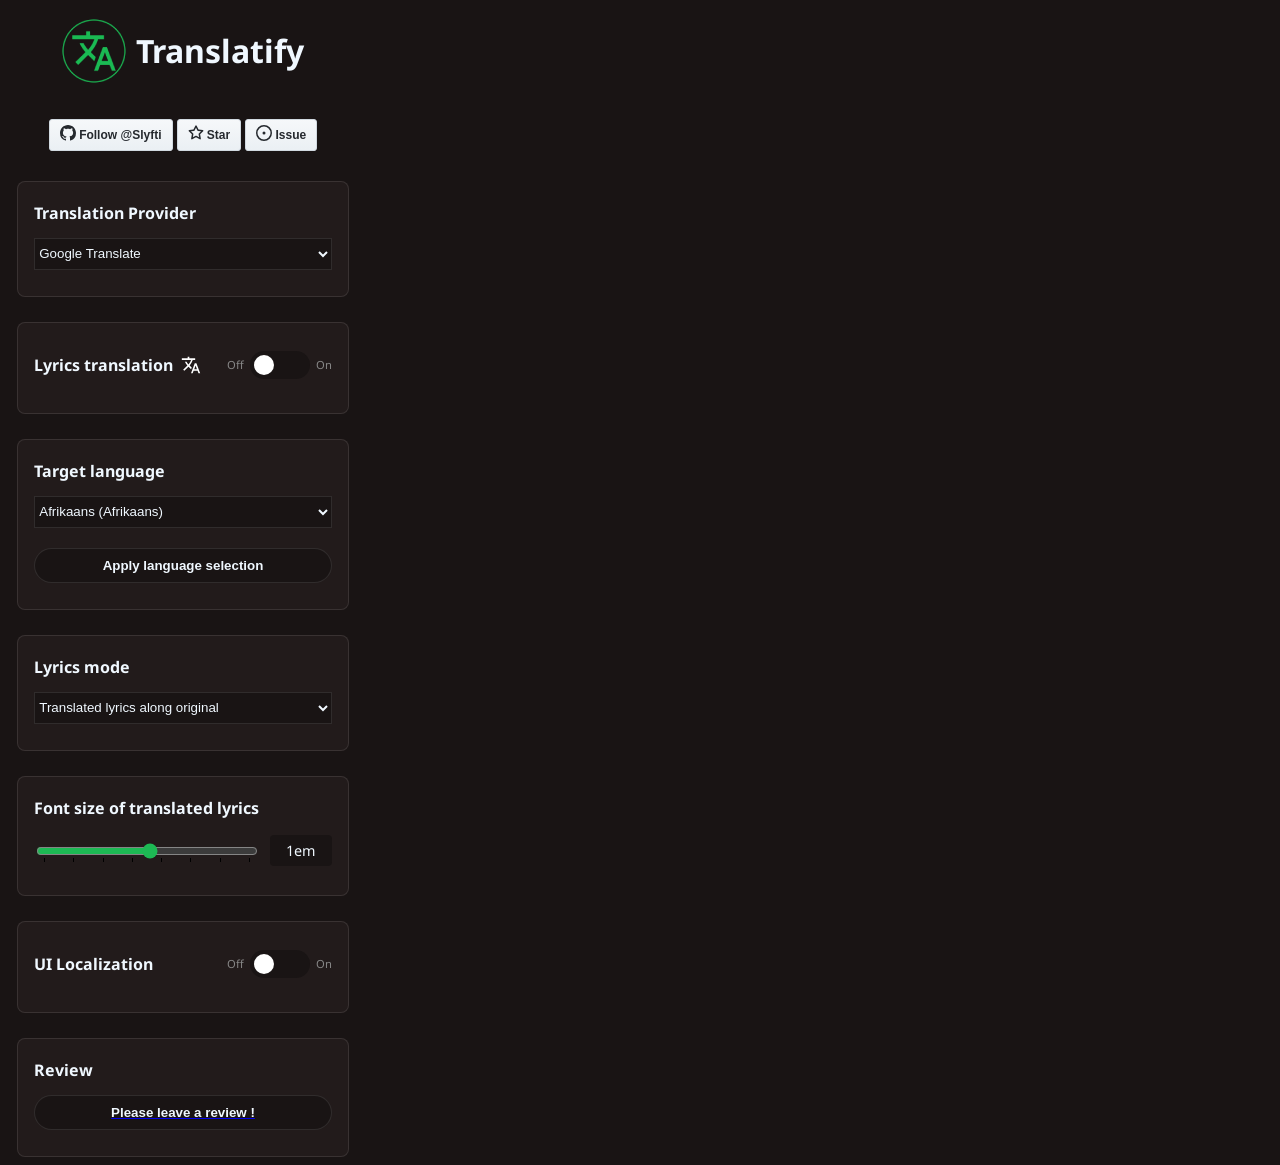
==== commit 441a324d: "feat: add translate-button loading indicator + AI gradient, refactor popup theme" ====
--- a/popup/popup.html
+++ b/popup/popup.html
@@ -41,18 +41,18 @@
       </select>
 
       <div id="aiSettings" style="display:none;">
-        <h4 data-locale="aiEndpoint">API Endpoint URL</h4>
+        <h4 class="subtitle" data-locale="aiEndpoint">API Endpoint URL</h4>
         <input type="text" id="aiEndpoint" class="aiInput" placeholder="https://api.openai.com/v1">
         <span class="aiHint" data-locale="aiEndpointHint">/chat/completions will be appended to this URL</span>
 
-        <h4 data-locale="aiApiKey">API Key</h4>
+        <h4 class="subtitle" data-locale="aiApiKey">API Key</h4>
         <input type="password" id="aiApiKey" class="aiInput" placeholder="sk-...">
 
-        <h4 data-locale="aiModel">Model Name</h4>
+        <h4 class="subtitle" data-locale="aiModel">Model Name</h4>
         <input type="text" id="aiModel" class="aiInput" placeholder="gpt-4o-mini">
 
         <div class="toggle-row">
-          <h4 data-locale="aiThinkMode">Thinking Mode</h4>
+          <h4 class="subtitle" data-locale="aiThinkMode">Thinking Mode</h4>
           <div class="switch-group">
             <span class="switch-label" data-locale="thinkModeOff">Off</span>
             <label class="switch">
--- a/popup/popup.css
+++ b/popup/popup.css
@@ -1,25 +1,79 @@
 @import url('https://fonts.googleapis.com/css2?family=Noto+Sans:ital,wght@0,100..900;1,100..900&display=swap');
 
+/* ==========================================================================
+   Design tokens — edit colors/spacing here; everything below references these.
+   ========================================================================== */
+:root {
+    /* Colors */
+    --bg: #191414;
+    /* page + inputs background */
+    --surface: #221b1b;
+    /* option card background */
+    --surface-2: #333333;
+    /* sliders, chips, highlighted rows */
+    --border: rgba(255, 255, 255, 0.10);
+    --text: aliceblue;
+    --text-muted: #888;
+    --icon: #ffffff;
+    --green: #1db954;
+    --green-bright: #1ed760;
+    --error: #f44336;
+    --warning: #ffa726;
+
+    /* Button pill (matches input background) */
+    --button-bg: var(--bg);
+    --button-bg-hover: #3a3a3a;
+
+    /* Layout */
+    --font: 'Noto Sans', sans-serif;
+    --radius: 4px;
+    /* controls */
+    --radius-card: 8px;
+    /* option cards */
+    --radius-pill: 9999px;
+    /* buttons */
+    --control-height: 32px;
+}
+
+/* ==========================================================================
+   Base & layout
+   ========================================================================== */
 body {
     position: relative;
     display: flex;
     flex-direction: column;
     justify-content: center;
     align-items: center;
-    background-color: #191414;
-    color:aliceblue;
-    font-family: 'Noto Sans', sans-serif;
+    background-color: var(--bg);
+    color: var(--text);
+    font-family: var(--font);
     width: 350px;
     font-weight: normal;
 }
 
 h1 {
-    color: aliceblue;
+    color: var(--text);
 }
 
 h4 {
     margin-top: 0;
     margin-bottom: 4px;
+    display: flex;
+    align-items: center;
+    gap: 0.5rem;
+}
+
+h4 svg {
+    width: 1.25em;
+    height: 1.25em;
+    fill: var(--icon);
+}
+
+/* Secondary title — for sub-fields like "API Endpoint URL" */
+h4.subtitle {
+    font-size: 0.8em;
+    font-weight: 600;
+    color: var(--text-muted);
 }
 
 .header {
@@ -34,17 +88,7 @@
     top: 6px;
     left: 8px;
     font-size: 0.7em;
-    color: #7a5c4f;
-}
-
-/* Add spacing for the links */
-.options > a {
-    margin-bottom: 5px;
-    text-decoration: none;
-}
-
-.options > a:hover {
-    text-decoration: underline;
+    color: var(--border);
 }
 
 .options {
@@ -55,319 +99,346 @@
     width: 100%;
 }
 
+/* Footer links */
+.options>a {
+    margin-bottom: 5px;
+    text-decoration: none;
+}
+
+.options>a:hover {
+    text-decoration: underline;
+}
+
 .optionDiv {
     font-size: 1em;
     width: 85%;
     gap: 10px;
-    background: #221b1b;
-    border-radius: 8px;
+    background: var(--surface);
+    border-radius: var(--radius-card);
     padding: 20px 16px 26px 16px;
-    border: 1px solid rgba(255, 255, 255, 0.10);
+    border: 1px solid var(--border);
     min-height: 44px;
     display: flex;
     flex-direction: column;
     justify-content: center;
-}
-
-
-button, input, .buttonLink {
-    display: block;
-    text-align: center;
-    background-color: white;
-    border: none;
-    color: black;
-    height: 32px;
-    width: 100%;
-    border-radius: 4px;
-}
-
-button:hover, input:hover, .buttonLink:hover {
-    background-color: #1ED760;
-    cursor: pointer;
-    transition: all 0.25s;
-}
-
-.buttonLink {
-    display: flex;
-    justify-content: center;
-    align-items: center;
-}
-
-select {
-    height: 32px;
-    width: 100%;
-    outline: none;
-}
-
-.selectOptions {
-    background-color: #191414 !important;
-    color: aliceblue !important;
-    border: 1px solid rgba(255, 255, 255, 0.10) !important;
-}
-
-/* Select2 overrides — match native .selectOptions */
-.select2-container--default .select2-selection--single {
-    background-color: #191414;
-    border: 1px solid rgba(255, 255, 255, 0.10);
-    height: 32px;
-    border-radius: 4px;
-}
-
-.select2-container--default .select2-selection--single .select2-selection__rendered {
-    color: aliceblue;
-    line-height: 32px;
-    font-size: 1em;
-}
-
-.select2-container--default .select2-selection--single .select2-selection__arrow {
-    height: 32px;
-}
-
-.select2-dropdown {
-    background-color: #191414;
-    border: 1px solid rgba(255, 255, 255, 0.10);
-}
-
-.select2-results__option {
-    color: aliceblue;
-}
-
-.select2-container--default .select2-results__option--highlighted.select2-results__option--selectable {
-    background-color: #333;
-    color: aliceblue;
-}
-
-.select2-search--dropdown .select2-search__field {
-    background-color: #191414;
-    border: 1px solid rgba(255, 255, 255, 0.10);
-    color: aliceblue;
-    outline: none;
-}
-
-#applyLanguage {
-    margin-top: 10px !important;
-}
-
-#applyLanguage:disabled {
-    background-color: white;
-    color: #1db954;
-    cursor: default;
-}
-
-/* Toggle Switch Styles */
-.toggle-row {
-    display: flex;
-    align-items: center;
-    justify-content: space-between;
-    gap: 12px;
-}
-
-.toggle-row h4 {
-    margin: 0;
-}
-
-.switch-group {
-    display: flex;
-    align-items: center;
-    gap: 6px;
-    flex-shrink: 0;
-}
-
-.switch-label {
-    font-size: 0.7em;
-    color: #888;
-}
-
-.switch {
-    position: relative;
-    display: inline-block;
-    width: 60px;
-    height: 28px;
-}
-
-.switch input {
-    opacity: 0;
-    width: 0;
-    height: 0;
-}
-
-.slider {
-    position: absolute;
-    cursor: pointer;
-    top: 0;
-    left: 0;
-    right: 0;
-    bottom: 0;
-    background-color: #333333;
-    transition: .15s;
-}
-
-.slider:before {
-    position: absolute;
-    content: "";
-    height: 20px;
-    width: 20px;
-    left: 4px;
-    bottom: 4px;
-    background-color: white;
-    transition: .15s;
-}
-
-input:checked + .slider {
-    background-color: #1db954;
-}
-
-input:checked + .slider:before {
-    transform: translateX(32px);
-}
-
-.slider.round {
-    border-radius: 34px;
-}
-
-.slider.round:before {
-    border-radius: 50%;
-}
-
-/** Green slider styles */
-input[type='range'] {
-    accent-color: #1db954;
-}
-
-
-/* Translation toggle icon styles */
-.translate-icon {
-    position: relative;
-}
-
-h4 {
-    display: flex;
-    align-items: center;
-    gap: 0.5rem;
-}
-
-h4 svg {
-    width: 1.25em;
-    height: 1.25em;
-    fill: #ffffff;
-}
-
-.translate-icon svg {
-    width: 32px;
-    height: 32px;
-    fill: #ffffff;
-    transition: all 0.25s;
-}
-
-.translate-icon.disabled svg {
-    fill: #888;
-}
-
-/* Make the translate icon respond to toggle state */
-#translateToggle:not(:checked) ~ .translate-icon svg {
-    fill: #888;
-}
-
-/* Slider container with value display */
-.slider-container {
-    display: flex;
-    align-items: center;
-    gap: 10px;
-    width: 100%;
-}
-
-.size-value {
-    min-width: 50px;
-    text-align: center;
-    background-color: #333333;
-    padding: 6px;
-    border-radius: 4px;
-    font-size: 0.9em;
-}
-
-/* Make the slider take up available space */
-.slider-container input[type="range"] {
-    flex-grow: 1;
-    width: auto;
-}
-
-/* Title with icon layout */
-.title-with-icon {
-    display: flex;
-    align-items: center;
-    gap: 10px;
-    margin-bottom: 1.25em;
-}
-
-.title-with-icon h4 {
-    margin: 0;
-}
-
-/* Smaller icon for inline display */
-.title-with-icon .translate-icon {
-    margin: 0;
-}
-
-.title-with-icon .translate-icon svg {
-    width: 24px;
-    height: 24px;
-}
-
-/* AI Settings styles */
-#aiSettings {
-    margin-top: 12px;
-}
-
-
-.aiInput {
-    display: block;
-    text-align: left;
-    background-color: #191414;
-    border: 1px solid rgba(255, 255, 255, 0.10);
-    color: aliceblue;
-    height: 32px;
-    width: 100%;
-    border-radius: 4px;
-    padding: 0 10px;
-    margin-bottom: 10px;
-    box-sizing: border-box;
-    font-family: 'Noto Sans', sans-serif;
-    font-size: 0.9em;
-}
-
-.aiInput:focus {
-    outline: none;
-    border-color: #1db954;
-}
-
-#aiTestConnection {
-    margin-top: 5px;
-}
-
-#aiTestStatus {
-    display: block;
-    text-align: center;
-    margin-top: 8px;
-    font-size: 0.85em;
-    min-height: 1.2em;
-}
-
-#aiTestStatus.success {
-    color: aliceblue;
-}
-
-#aiTestStatus.error {
-    color: #f44336;
-}
-
-#aiTestStatus.loading {
-    color: #ffa726;
-}
-
-.aiHint {
-    display: block;
-    font-size: 0.75em;
-    color: #888;
-    margin-top: -6px;
-    margin-bottom: 10px;
-}+
+    /* ==========================================================================
+   Form controls — buttons, inputs, selects
+   ========================================================================== */
+    /* Inputs keep their base box sizing */
+    input {
+        display: block;
+        text-align: center;
+        background-color: white;
+        border: none;
+        color: black;
+        height: var(--control-height);
+        width: 100%;
+        border-radius: var(--radius);
+    }
+
+    /* Buttons — elevated grey pill */
+    button,
+    .buttonLink {
+        cursor: pointer;
+        display: flex;
+        justify-content: center;
+        align-items: center;
+        gap: 8px;
+        width: 100%;
+        min-height: 35px;
+        padding: 8px 16px;
+        border: 1px solid var(--border);
+        border-radius: var(--radius-pill);
+        background-color: var(--button-bg);
+        color: var(--text);
+        font-weight: bold;
+        text-decoration: none;
+        transition: background-color .2s ease-out;
+        box-sizing: border-box;
+    }
+
+    button:not(:disabled):hover,
+    .buttonLink:hover {
+        background-color: var(--button-bg-hover);
+    }
+
+    select {
+        height: var(--control-height);
+        width: 100%;
+        outline: none;
+    }
+
+    .selectOptions {
+        background-color: var(--bg) !important;
+        color: var(--text) !important;
+        border: 1px solid var(--border) !important;
+    }
+
+    #applyLanguage {
+        margin-top: 10px !important;
+    }
+
+    #applyLanguage:disabled {
+        background-color: var(--button-bg);
+        color: var(--green);
+        cursor: default;
+    }
+
+    /* Select2 overrides — match native .selectOptions */
+    .select2-container--default .select2-selection--single {
+        background-color: var(--bg);
+        border: 1px solid var(--border);
+        height: var(--control-height);
+        border-radius: var(--radius);
+    }
+
+    .select2-container--default .select2-selection--single .select2-selection__rendered {
+        color: var(--text);
+        line-height: var(--control-height);
+        font-size: 1em;
+    }
+
+    .select2-container--default .select2-selection--single .select2-selection__arrow {
+        height: var(--control-height);
+    }
+
+    .select2-dropdown {
+        background-color: var(--bg);
+        border: 1px solid var(--border);
+    }
+
+    .select2-results__option {
+        color: var(--text);
+    }
+
+    .select2-container--default .select2-results__option--highlighted.select2-results__option--selectable {
+        background-color: var(--surface-2);
+        color: var(--text);
+    }
+
+    .select2-search--dropdown .select2-search__field {
+        background-color: var(--surface);
+        border: 1px solid var(--border);
+        color: var(--text);
+        text-align: left;
+        outline: none;
+    }
+
+    /* ==========================================================================
+   Toggle switch
+   ========================================================================== */
+    .toggle-row {
+        display: flex;
+        align-items: center;
+        justify-content: space-between;
+        gap: 12px;
+    }
+
+    .toggle-row h4 {
+        margin: 0;
+    }
+
+    .switch-group {
+        display: flex;
+        align-items: center;
+        gap: 6px;
+        flex-shrink: 0;
+    }
+
+    .switch-label {
+        font-size: 0.7em;
+        color: var(--text-muted);
+    }
+
+    .switch {
+        position: relative;
+        display: inline-block;
+        width: 60px;
+        height: 28px;
+    }
+
+    .switch input {
+        opacity: 0;
+        width: 0;
+        height: 0;
+    }
+
+    .slider {
+        position: absolute;
+        cursor: pointer;
+        top: 0;
+        left: 0;
+        right: 0;
+        bottom: 0;
+        background-color: var(--bg);
+        transition: .15s;
+    }
+
+    .slider:before {
+        position: absolute;
+        content: "";
+        height: 20px;
+        width: 20px;
+        left: 4px;
+        bottom: 4px;
+        background-color: white;
+        transition: .15s;
+    }
+
+    input:checked+.slider {
+        background-color: var(--green);
+    }
+
+    input:checked+.slider:before {
+        transform: translateX(32px);
+    }
+
+    .slider.round {
+        border-radius: 34px;
+    }
+
+    .slider.round:before {
+        border-radius: 50%;
+    }
+
+    /* Range input (green accent) */
+    input[type='range'] {
+        accent-color: var(--green);
+    }
+
+    /* ==========================================================================
+   Translate icon
+   ========================================================================== */
+    .translate-icon {
+        position: relative;
+    }
+
+    .translate-icon svg {
+        width: 32px;
+        height: 32px;
+        fill: var(--icon);
+        transition: all 0.25s;
+    }
+
+    .translate-icon.disabled svg {
+        fill: var(--text-muted);
+    }
+
+    /* Dim the icon when the toggle is off */
+    #translateToggle:not(:checked)~.translate-icon svg {
+        fill: var(--text-muted);
+    }
+
+    /* Title row with inline icon */
+    .title-with-icon {
+        display: flex;
+        align-items: center;
+        gap: 10px;
+        margin-bottom: 1.25em;
+    }
+
+    .title-with-icon h4 {
+        margin: 0;
+    }
+
+    .title-with-icon .translate-icon {
+        margin: 0;
+    }
+
+    .title-with-icon .translate-icon svg {
+        width: 24px;
+        height: 24px;
+    }
+
+    /* ==========================================================================
+   Size slider
+   ========================================================================== */
+    .slider-container {
+        display: flex;
+        align-items: center;
+        gap: 10px;
+        width: 100%;
+    }
+
+    .slider-container input[type="range"] {
+        flex-grow: 1;
+        width: auto;
+    }
+
+    .size-value {
+        min-width: 50px;
+        text-align: center;
+        background-color: var(--bg);
+        padding: 6px;
+        border-radius: var(--radius);
+        font-size: 0.9em;
+    }
+
+    /* ==========================================================================
+   AI settings
+   ========================================================================== */
+    #aiSettings {
+        margin-top: 12px;
+    }
+
+    .aiInput {
+        display: block;
+        text-align: left;
+        background-color: var(--bg);
+        border: 1px solid var(--border);
+        color: var(--text);
+        height: var(--control-height);
+        width: 100%;
+        border-radius: var(--radius);
+        padding: 0 10px;
+        margin-bottom: 10px;
+        box-sizing: border-box;
+        font-family: var(--font);
+        font-size: 0.9em;
+    }
+
+    .aiInput:focus {
+        outline: none;
+        border-color: var(--green);
+    }
+
+    .aiHint {
+        display: block;
+        font-size: 0.75em;
+        color: var(--text-muted);
+        margin-top: -6px;
+        margin-bottom: 10px;
+    }
+
+    #aiTestConnection {
+        /* #applyLanguage gets 10px flex-gap from .optionDiv + 10px margin = 20px.
+       This button is nested in #aiSettings (no flex gap), so match with 20px. */
+        margin-top: 20px;
+    }
+
+    #aiTestStatus {
+        display: block;
+        text-align: center;
+        margin-top: 8px;
+        font-size: 0.85em;
+        min-height: 1.2em;
+    }
+
+    /* Collapse the reserved status line until a test message is shown, so there's
+   no extra blank space at the bottom of the AI provider section. */
+    #aiTestStatus:empty {
+        display: none;
+    }
+
+    #aiTestStatus.success {
+        color: var(--text);
+    }
+
+    #aiTestStatus.error {
+        color: var(--error);
+    }
+
+    #aiTestStatus.loading {
+        color: var(--warning);
+    }
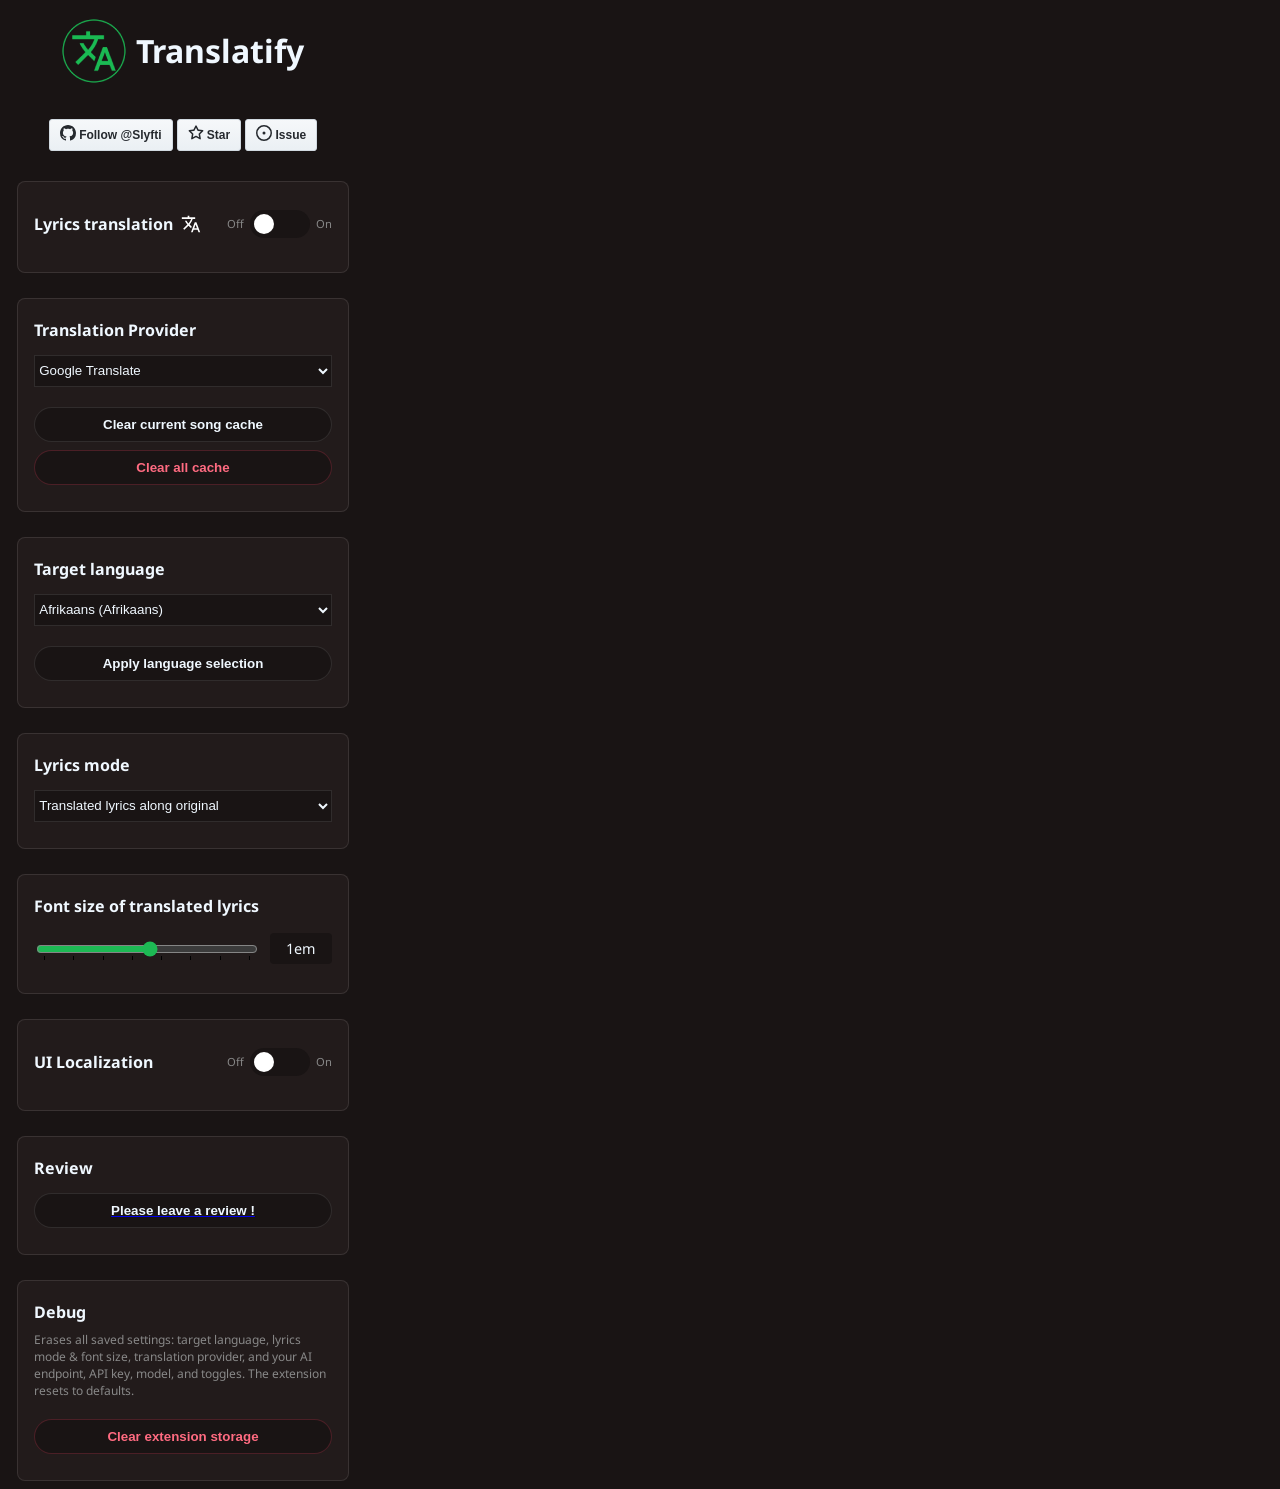
==== commit 5f615d70: "feat: AI failover toggle, cache controls, error indicator, browser-language default - AI mode: Googl" ====
--- a/popup/popup.html
+++ b/popup/popup.html
@@ -31,41 +31,6 @@
         data-color-scheme="no-preference: light; light: light; dark: dark;" data-icon="octicon-issue-opened" data-size="large"
         data-show-count="true" aria-label="Issue Slyfti/translatify on GitHub">Issue
       </a>
-    </div>
-
-    <div class="optionDiv">
-      <h4 data-locale="translationProvider">Translation Provider</h4>
-      <select name="translationProvider" id="translationProvider" class="selectOptions">
-        <option value="google" data-locale="providerGoogle">Google Translate</option>
-        <option value="customAI" data-locale="providerCustomAI">Custom AI (OpenAI-compatible)</option>
-      </select>
-
-      <div id="aiSettings" style="display:none;">
-        <h4 class="subtitle" data-locale="aiEndpoint">API Endpoint URL</h4>
-        <input type="text" id="aiEndpoint" class="aiInput" placeholder="https://api.openai.com/v1">
-        <span class="aiHint" data-locale="aiEndpointHint">/chat/completions will be appended to this URL</span>
-
-        <h4 class="subtitle" data-locale="aiApiKey">API Key</h4>
-        <input type="password" id="aiApiKey" class="aiInput" placeholder="sk-...">
-
-        <h4 class="subtitle" data-locale="aiModel">Model Name</h4>
-        <input type="text" id="aiModel" class="aiInput" placeholder="gpt-4o-mini">
-
-        <div class="toggle-row">
-          <h4 class="subtitle" data-locale="aiThinkMode">Thinking Mode</h4>
-          <div class="switch-group">
-            <span class="switch-label" data-locale="thinkModeOff">Off</span>
-            <label class="switch">
-              <input type="checkbox" id="aiThinkMode" checked>
-              <span class="slider round"></span>
-            </label>
-            <span class="switch-label" data-locale="thinkModeOn">On</span>
-          </div>
-        </div>
-
-        <button id="aiTestConnection" data-locale="aiTestConnection">Test Connection</button>
-        <span id="aiTestStatus"></span>
-      </div>
     </div>
 
     <div class="optionDiv">
@@ -85,6 +50,58 @@
             <span class="switch-label" data-locale="translationOn">On</span>
           </div>
         </div>
+    </div>
+
+    <div class="optionDiv">
+      <h4 data-locale="translationProvider">Translation Provider</h4>
+      <select name="translationProvider" id="translationProvider" class="selectOptions">
+        <option value="google" data-locale="providerGoogle">Google Translate</option>
+        <option value="customAI" data-locale="providerCustomAI">Custom AI (OpenAI-compatible)</option>
+      </select>
+
+      <div id="aiSettings" style="display:none;">
+        <h4 class="subtitle" data-locale="aiEndpoint">API Endpoint URL</h4>
+        <input type="text" id="aiEndpoint" class="aiInput" placeholder="https://api.openai.com/v1">
+        <span class="aiHint" data-locale="aiEndpointHint">/chat/completions will be appended to this URL</span>
+
+        <h4 class="subtitle" data-locale="aiApiKey">API Key</h4>
+        <input type="password" id="aiApiKey" class="aiInput" placeholder="sk-...">
+
+        <h4 class="subtitle" data-locale="aiModel">Model Name</h4>
+        <input type="text" id="aiModel" class="aiInput" placeholder="gpt-4o-mini">
+
+        <div class="toggle-row">
+          <h4 class="subtitle" data-locale="aiThinkMode">Thinking Mode</h4>
+          <div class="switch-group">
+            <span class="switch-label" data-locale="thinkModeOff">Off</span>
+            <label class="switch">
+              <input type="checkbox" id="aiThinkMode" checked>
+              <span class="slider round"></span>
+            </label>
+            <span class="switch-label" data-locale="thinkModeOn">On</span>
+          </div>
+        </div>
+
+        <div class="toggle-row">
+          <h4 class="subtitle" data-locale="aiFailover">Instant preview</h4>
+          <div class="switch-group">
+            <span class="switch-label" data-locale="failoverOff">Off</span>
+            <label class="switch">
+              <input type="checkbox" id="aiFailover" checked>
+              <span class="slider round"></span>
+            </label>
+            <span class="switch-label" data-locale="failoverOn">On</span>
+          </div>
+        </div>
+
+        <button id="aiTestConnection" data-locale="aiTestConnection">Test Connection</button>
+        <span id="aiTestStatus"></span>
+      </div>
+
+      <div class="cacheControls">
+        <button id="clearSongCache" data-locale="clearSongCache">Clear current song cache</button>
+        <button id="clearAllCache" class="danger" data-locale="clearAllCache">Clear all cache</button>
+      </div>
     </div>
 
     <div class="optionDiv">
@@ -276,6 +293,12 @@
     </a>
   </div>
 
+  <div class="optionDiv">
+    <h4 data-locale="debugTitle">Debug</h4>
+    <span class="aiHint" data-locale="clearStorageHint">Erases all saved settings: target language, lyrics mode &amp; font size, translation provider, and your AI endpoint, API key, model, and toggles. The extension resets to defaults.</span>
+    <button id="clearStorage" class="danger" data-locale="clearStorage">Clear extension storage</button>
+  </div>
+
   </div>
     <script src="localize.js"></script>
     <script src="popup.js"></script>
--- a/popup/popup.css
+++ b/popup/popup.css
@@ -163,6 +163,30 @@
         background-color: var(--button-bg-hover);
     }
 
+    .cacheControls {
+        display: flex;
+        flex-direction: column;
+        gap: 8px;
+        margin-top: 10px;
+    }
+
+    button.danger {
+        border-color: rgba(224, 64, 94, 0.25);
+        color: #ff6b81;
+    }
+
+    button.danger:not(:disabled):hover {
+        background-color: #e0405e;
+        color: #fff;
+    }
+
+    /* Awaiting a second click to confirm a cache clear. */
+    button.confirming {
+        border-color: rgba(224, 64, 94, 0.40);
+        color: #ff6b81;
+        background-color: rgba(224, 64, 94, 0.12);
+    }
+
     select {
         height: var(--control-height);
         width: 100%;
@@ -237,6 +261,10 @@
 
     .toggle-row h4 {
         margin: 0;
+    }
+
+    .toggle-row+.toggle-row {
+        margin-top: 12px;
     }
 
     .switch-group {
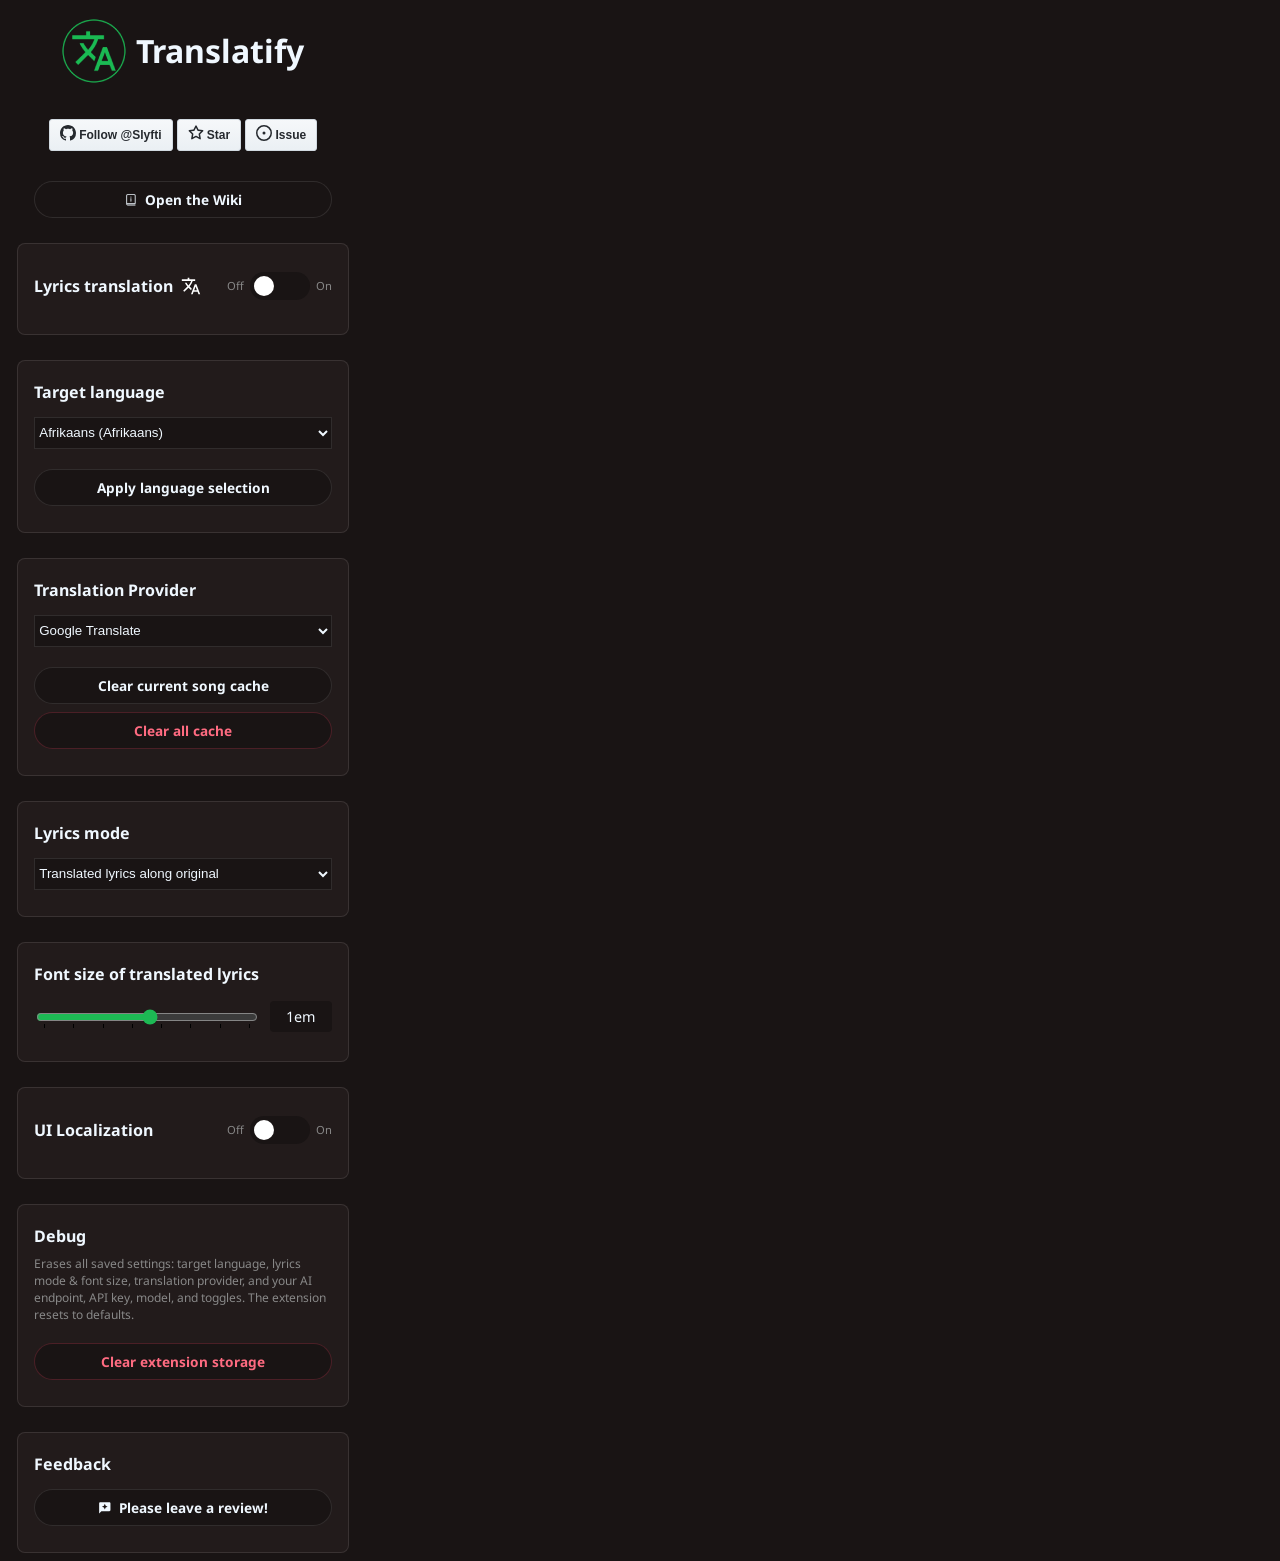
==== commit a6caf89a: "add firefox_android compat & bump 0.0.0.20" ====
--- a/popup/popup.html
+++ b/popup/popup.html
@@ -2,6 +2,7 @@
   <head>
     <link rel="stylesheet" type="text/css" href="popup.css">
     <meta charset="UTF-8">
+    <meta name="viewport" content="width=device-width, initial-scale=1">
 
     <script src="jquery-3.7.1.min.js"></script>
     <link href="select2/css/select2.css" rel="stylesheet" />
@@ -11,7 +12,7 @@
   </head>
   <body>
     <span id="appVersion" class="version-label"></span>
-    <div class="options"> 
+    <div class="options">
       <!-- LOGO OF APP-->
     <div class="header">
       <img src="../images/icon-64.png" width="64px" height="64px" alt="Logo">
@@ -32,6 +33,19 @@
         data-show-count="true" aria-label="Issue Slyfti/translatify on GitHub">Issue
       </a>
     </div>
+
+    <!-- WIKI LINK -->
+    <a class="buttonLink" href="https://github.com/Slyfti/translatify/wiki"
+      target="_blank" rel="noopener noreferrer">
+      <svg viewBox="0 0 24 24" aria-hidden="true">
+        <path d="M0 0h24v24H0z" fill="none" />
+        <path fill="currentColor"
+          d="M13.25 7a1 1 0 1 1-2 0a1 1 0 0 1 2 0M11.5 9.75v5a.75.75 0 0 0 1.5 0v-5a.75.75 0 0 0-1.5 0M4 4.5A2.5 2.5 0 0 1 6.5 2H18a2.5 2.5 0 0 1 2.5 2.5v14.25a.75.75 0 0 1-.75.75H5.5a1 1 0 0 0 1 1h13.25a.75.75 0 0 1 0 1.5H6.5A2.5 2.5 0 0 1 4 19.5zM19 18V4.5a1 1 0 0 0-1-1H6.5a1 1 0 0 0-1 1V18z" />
+      </svg>
+      <!-- data-locale sits on the span, not the anchor: localize.js assigns
+           innerText, which would otherwise wipe the icon. -->
+      <span data-locale="wikiLink">Open the Wiki</span>
+    </a>
 
     <div class="optionDiv">
         <div class="toggle-row">
@@ -50,58 +64,6 @@
             <span class="switch-label" data-locale="translationOn">On</span>
           </div>
         </div>
-    </div>
-
-    <div class="optionDiv">
-      <h4 data-locale="translationProvider">Translation Provider</h4>
-      <select name="translationProvider" id="translationProvider" class="selectOptions">
-        <option value="google" data-locale="providerGoogle">Google Translate</option>
-        <option value="customAI" data-locale="providerCustomAI">Custom AI (OpenAI-compatible)</option>
-      </select>
-
-      <div id="aiSettings" style="display:none;">
-        <h4 class="subtitle" data-locale="aiEndpoint">API Endpoint URL</h4>
-        <input type="text" id="aiEndpoint" class="aiInput" placeholder="https://api.openai.com/v1">
-        <span class="aiHint" data-locale="aiEndpointHint">/chat/completions will be appended to this URL</span>
-
-        <h4 class="subtitle" data-locale="aiApiKey">API Key</h4>
-        <input type="password" id="aiApiKey" class="aiInput" placeholder="sk-...">
-
-        <h4 class="subtitle" data-locale="aiModel">Model Name</h4>
-        <input type="text" id="aiModel" class="aiInput" placeholder="gpt-4o-mini">
-
-        <div class="toggle-row">
-          <h4 class="subtitle" data-locale="aiThinkMode">Thinking Mode</h4>
-          <div class="switch-group">
-            <span class="switch-label" data-locale="thinkModeOff">Off</span>
-            <label class="switch">
-              <input type="checkbox" id="aiThinkMode" checked>
-              <span class="slider round"></span>
-            </label>
-            <span class="switch-label" data-locale="thinkModeOn">On</span>
-          </div>
-        </div>
-
-        <div class="toggle-row">
-          <h4 class="subtitle" data-locale="aiFailover">Instant preview</h4>
-          <div class="switch-group">
-            <span class="switch-label" data-locale="failoverOff">Off</span>
-            <label class="switch">
-              <input type="checkbox" id="aiFailover" checked>
-              <span class="slider round"></span>
-            </label>
-            <span class="switch-label" data-locale="failoverOn">On</span>
-          </div>
-        </div>
-
-        <button id="aiTestConnection" data-locale="aiTestConnection">Test Connection</button>
-        <span id="aiTestStatus"></span>
-      </div>
-
-      <div class="cacheControls">
-        <button id="clearSongCache" data-locale="clearSongCache">Clear current song cache</button>
-        <button id="clearAllCache" class="danger" data-locale="clearAllCache">Clear all cache</button>
-      </div>
     </div>
 
     <div class="optionDiv">
@@ -244,6 +206,75 @@
     </select>
     <button id="applyLanguage" data-locale="applyLanguage">Apply language selection</button>
   </div>
+
+    <div class="optionDiv">
+      <h4 data-locale="translationProvider">Translation Provider</h4>
+      <select name="translationProvider" id="translationProvider" class="selectOptions">
+        <option value="google" data-locale="providerGoogle">Google Translate</option>
+        <option value="dlx" data-locale="providerDlx">DLX</option>
+        <option value="customAI" data-locale="providerCustomAI">Custom AI (OpenAI-compatible)</option>
+      </select>
+
+      <div id="dlxSettings" style="display:none;">
+        <h4 class="subtitle" data-locale="dlxEndpoint">DLX Endpoint URL</h4>
+        <input type="text" id="dlxEndpoint" class="aiInput" placeholder="https://your-dlx-instance.example.com/translate">
+        <span class="aiHint" data-locale="dlxEndpointHint">Enter a DLX-compatible endpoint (self-hosted or a public instance). See the wiki for options.</span>
+
+        <h4 class="subtitle" data-locale="dlxTranslationMode">Translation Mode</h4>
+        <select id="dlxTranslationMode" class="selectOptions">
+          <option value="batch" data-locale="dlxModeBatch">Batch (one request per song)</option>
+          <option value="perline" data-locale="dlxModePerLine">Per line (one request per lyric line)</option>
+        </select>
+
+        <button id="dlxTestConnection" data-locale="dlxTestConnection">Test Connection</button>
+        <span id="dlxTestStatus"></span>
+      </div>
+
+      <div id="aiSettings" style="display:none;">
+        <h4 class="subtitle" data-locale="aiEndpoint">API Endpoint URL</h4>
+        <input type="text" id="aiEndpoint" class="aiInput" placeholder="https://api.openai.com/v1">
+        <span class="aiHint" data-locale="aiEndpointHint">/chat/completions will be appended to this URL</span>
+
+        <h4 class="subtitle" data-locale="aiApiKey">API Key</h4>
+        <input type="password" id="aiApiKey" class="aiInput" placeholder="sk-...">
+
+        <h4 class="subtitle" data-locale="aiModel">Model Name</h4>
+        <input type="text" id="aiModel" class="aiInput" placeholder="gpt-4o-mini">
+
+        <div class="toggle-row">
+          <h4 class="subtitle" data-locale="aiThinkMode">Thinking Mode</h4>
+          <div class="switch-group">
+            <span class="switch-label" data-locale="thinkModeOff">Off</span>
+            <label class="switch">
+              <input type="checkbox" id="aiThinkMode" checked>
+              <span class="slider round"></span>
+            </label>
+            <span class="switch-label" data-locale="thinkModeOn">On</span>
+          </div>
+        </div>
+
+        <div class="toggle-row">
+          <h4 class="subtitle" data-locale="aiFailover">Instant preview</h4>
+          <div class="switch-group">
+            <span class="switch-label" data-locale="failoverOff">Off</span>
+            <label class="switch">
+              <input type="checkbox" id="aiFailover" checked>
+              <span class="slider round"></span>
+            </label>
+            <span class="switch-label" data-locale="failoverOn">On</span>
+          </div>
+        </div>
+
+        <button id="aiTestConnection" data-locale="aiTestConnection">Test Connection</button>
+        <span id="aiTestStatus"></span>
+      </div>
+
+      <div class="cacheControls">
+        <button id="clearSongCache" data-locale="clearSongCache">Clear current song cache</button>
+        <button id="clearAllCache" class="danger" data-locale="clearAllCache">Clear all cache</button>
+      </div>
+    </div>
+
   <!-- <span style="color:rgb(255, 230, 202); font-size:1em" data-locale="toggleTip">- 🎵 Toggle the translation button on the player control bar! </span> !-->
   <div class="optionDiv">
     <h4 data-locale="lyricsMode">Lyrics mode</h4>
@@ -287,20 +318,29 @@
   </div>
 
   <div class="optionDiv">
-    <h4 data-locale="reviewTitle">Review</h4>
-    <a href= "https://chromewebstore.google.com/detail/spotify-lyrics-translator/odglneiicjonedgaldglaalgagkhanmi/reviews">
-      <button data-locale="reviewLink">Please leave a review !</button>
-    </a>
-  </div>
-
-  <div class="optionDiv">
     <h4 data-locale="debugTitle">Debug</h4>
     <span class="aiHint" data-locale="clearStorageHint">Erases all saved settings: target language, lyrics mode &amp; font size, translation provider, and your AI endpoint, API key, model, and toggles. The extension resets to defaults.</span>
     <button id="clearStorage" class="danger" data-locale="clearStorage">Clear extension storage</button>
   </div>
 
+  <!-- REVIEW LINK -->
+  <div class="optionDiv">
+    <h4 data-locale="feedbackTitle">Feedback</h4>
+    <a class="buttonLink"
+      href="https://chromewebstore.google.com/detail/spotify-lyrics-translator/odglneiicjonedgaldglaalgagkhanmi/reviews"
+      target="_blank" rel="noopener noreferrer">
+      <svg viewBox="0 0 24 24" aria-hidden="true">
+        <path d="M0 0h24v24H0z" fill="none" />
+        <path fill="currentColor"
+          d="M20 2H4c-1.1 0-2 .9-2 2v18l4-4h14c1.1 0 2-.9 2-2V4c0-1.1-.9-2-2-2m-6.43 9.57L12 15l-1.57-3.43L7 10l3.43-1.57L12 5l1.57 3.43L17 10z" />
+      </svg>
+      <span data-locale="reviewLink">Please leave a review!</span>
+    </a>
+  </div>
+
   </div>
     <script src="localize.js"></script>
+    <script src="../scripts/providers.js"></script>
     <script src="popup.js"></script>
   </body>
-</html>+</html>
--- a/popup/popup.css
+++ b/popup/popup.css
@@ -48,7 +48,28 @@
     color: var(--text);
     font-family: var(--font);
     width: 350px;
+    max-width: 100vw;
+    box-sizing: border-box;
     font-weight: normal;
+}
+
+/* On Firefox for Android the popup renders as a full-screen page, so let the
+   body fill the device width instead of staying pinned to 350px. Option cards
+   stay capped so they don't stretch edge-to-edge on wide screens. Keyed on
+   touch input rather than viewport width because the desktop popup viewport
+   is itself only 350px wide and must keep its current layout. */
+@media (hover: none) and (pointer: coarse) {
+    body {
+        width: 100vw;
+    }
+
+    .optionDiv {
+        width: 100%;
+        max-width: 360px;
+        margin-left: auto;
+        margin-right: auto;
+        box-sizing: border-box;
+    }
 }
 
 h1 {
@@ -99,14 +120,59 @@
     width: 100%;
 }
 
-/* Footer links */
-.options>a {
+/* Footer links — plain text links, not the pill-styled .buttonLink */
+.options>a:not(.buttonLink) {
     margin-bottom: 5px;
     text-decoration: none;
 }
 
-.options>a:hover {
+.options>a:not(.buttonLink):hover {
     text-decoration: underline;
+}
+
+/* ==========================================================================
+   Buttons — elevated grey pill. Shared by <button> inside option cards and by
+   standalone .buttonLink anchors, which sit directly in .options.
+   ========================================================================== */
+.optionDiv button,
+.buttonLink {
+    cursor: pointer;
+    display: flex;
+    justify-content: center;
+    align-items: center;
+    gap: 8px;
+    width: 100%;
+    min-height: 35px;
+    padding: 8px 16px;
+    border: 1px solid var(--border);
+    border-radius: var(--radius-pill);
+    background-color: var(--button-bg);
+    color: var(--text);
+    /* Without these, <button> falls back to the UA default (13.3px Arial)
+       while <a class="buttonLink"> inherits 16px Noto Sans. */
+    font-family: var(--font);
+    font-size: 0.85em;
+    font-weight: bold;
+    text-decoration: none;
+    transition: background-color .2s ease-out;
+    box-sizing: border-box;
+}
+
+.optionDiv button:not(:disabled):hover,
+.buttonLink:hover {
+    background-color: var(--button-bg-hover);
+}
+
+/* Sized to match the label text; color inherited via fill="currentColor". */
+.buttonLink svg {
+    width: 1em;
+    height: 1em;
+    flex-shrink: 0;
+}
+
+/* Standalone pill link — match the option cards' width so edges line up. */
+.options>.buttonLink {
+    width: 85%;
 }
 
 .optionDiv {
@@ -137,32 +203,6 @@
         border-radius: var(--radius);
     }
 
-    /* Buttons — elevated grey pill */
-    button,
-    .buttonLink {
-        cursor: pointer;
-        display: flex;
-        justify-content: center;
-        align-items: center;
-        gap: 8px;
-        width: 100%;
-        min-height: 35px;
-        padding: 8px 16px;
-        border: 1px solid var(--border);
-        border-radius: var(--radius-pill);
-        background-color: var(--button-bg);
-        color: var(--text);
-        font-weight: bold;
-        text-decoration: none;
-        transition: background-color .2s ease-out;
-        box-sizing: border-box;
-    }
-
-    button:not(:disabled):hover,
-    .buttonLink:hover {
-        background-color: var(--button-bg-hover);
-    }
-
     .cacheControls {
         display: flex;
         flex-direction: column;
@@ -406,7 +446,8 @@
     /* ==========================================================================
    AI settings
    ========================================================================== */
-    #aiSettings {
+    #aiSettings,
+    #dlxSettings {
         margin-top: 12px;
     }
 
@@ -439,13 +480,15 @@
         margin-bottom: 10px;
     }
 
-    #aiTestConnection {
+    #aiTestConnection,
+    #dlxTestConnection {
         /* #applyLanguage gets 10px flex-gap from .optionDiv + 10px margin = 20px.
-       This button is nested in #aiSettings (no flex gap), so match with 20px. */
+       This button is nested in a provider panel (no flex gap), so match with 20px. */
         margin-top: 20px;
     }
 
-    #aiTestStatus {
+    #aiTestStatus,
+    #dlxTestStatus {
         display: block;
         text-align: center;
         margin-top: 8px;
@@ -454,19 +497,23 @@
     }
 
     /* Collapse the reserved status line until a test message is shown, so there's
-   no extra blank space at the bottom of the AI provider section. */
-    #aiTestStatus:empty {
+   no extra blank space at the bottom of the provider section. */
+    #aiTestStatus:empty,
+    #dlxTestStatus:empty {
         display: none;
     }
 
-    #aiTestStatus.success {
+    #aiTestStatus.success,
+    #dlxTestStatus.success {
         color: var(--text);
     }
 
-    #aiTestStatus.error {
+    #aiTestStatus.error,
+    #dlxTestStatus.error {
         color: var(--error);
     }
 
-    #aiTestStatus.loading {
+    #aiTestStatus.loading,
+    #dlxTestStatus.loading {
         color: var(--warning);
     }
